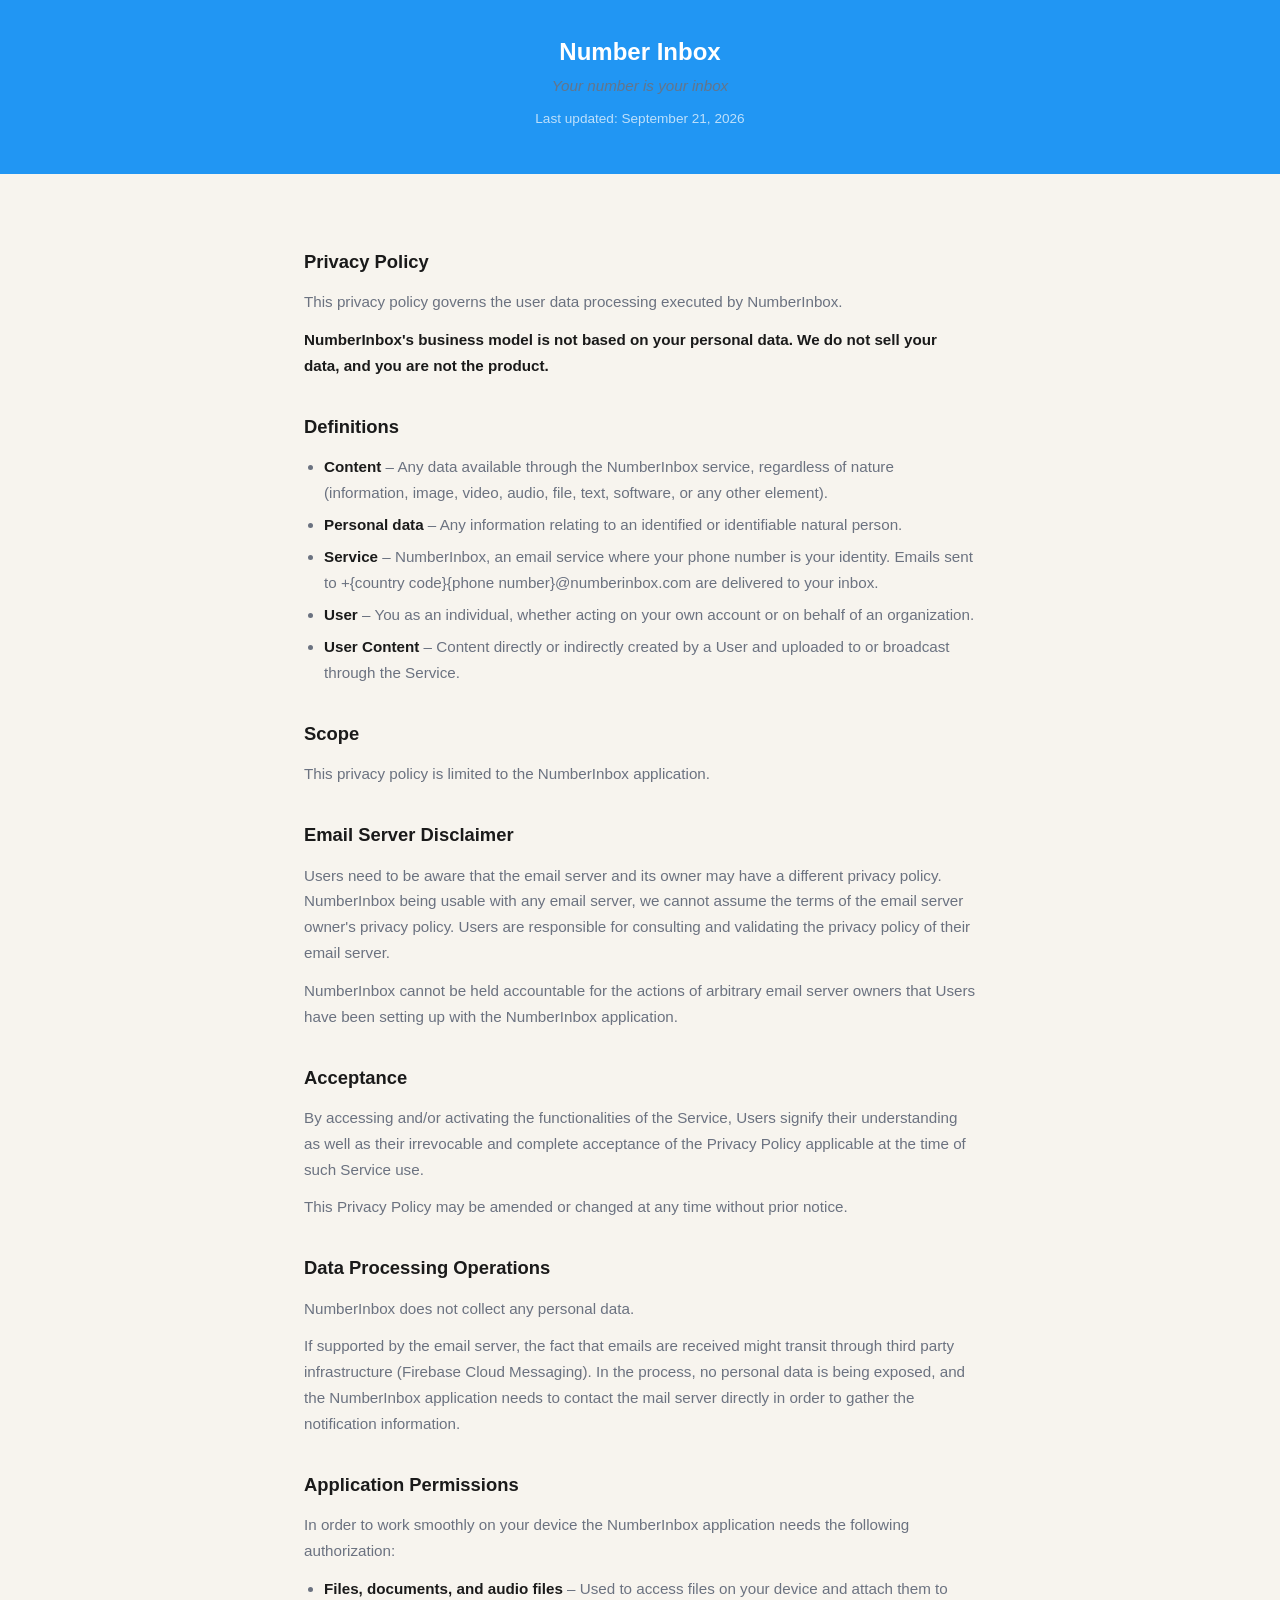
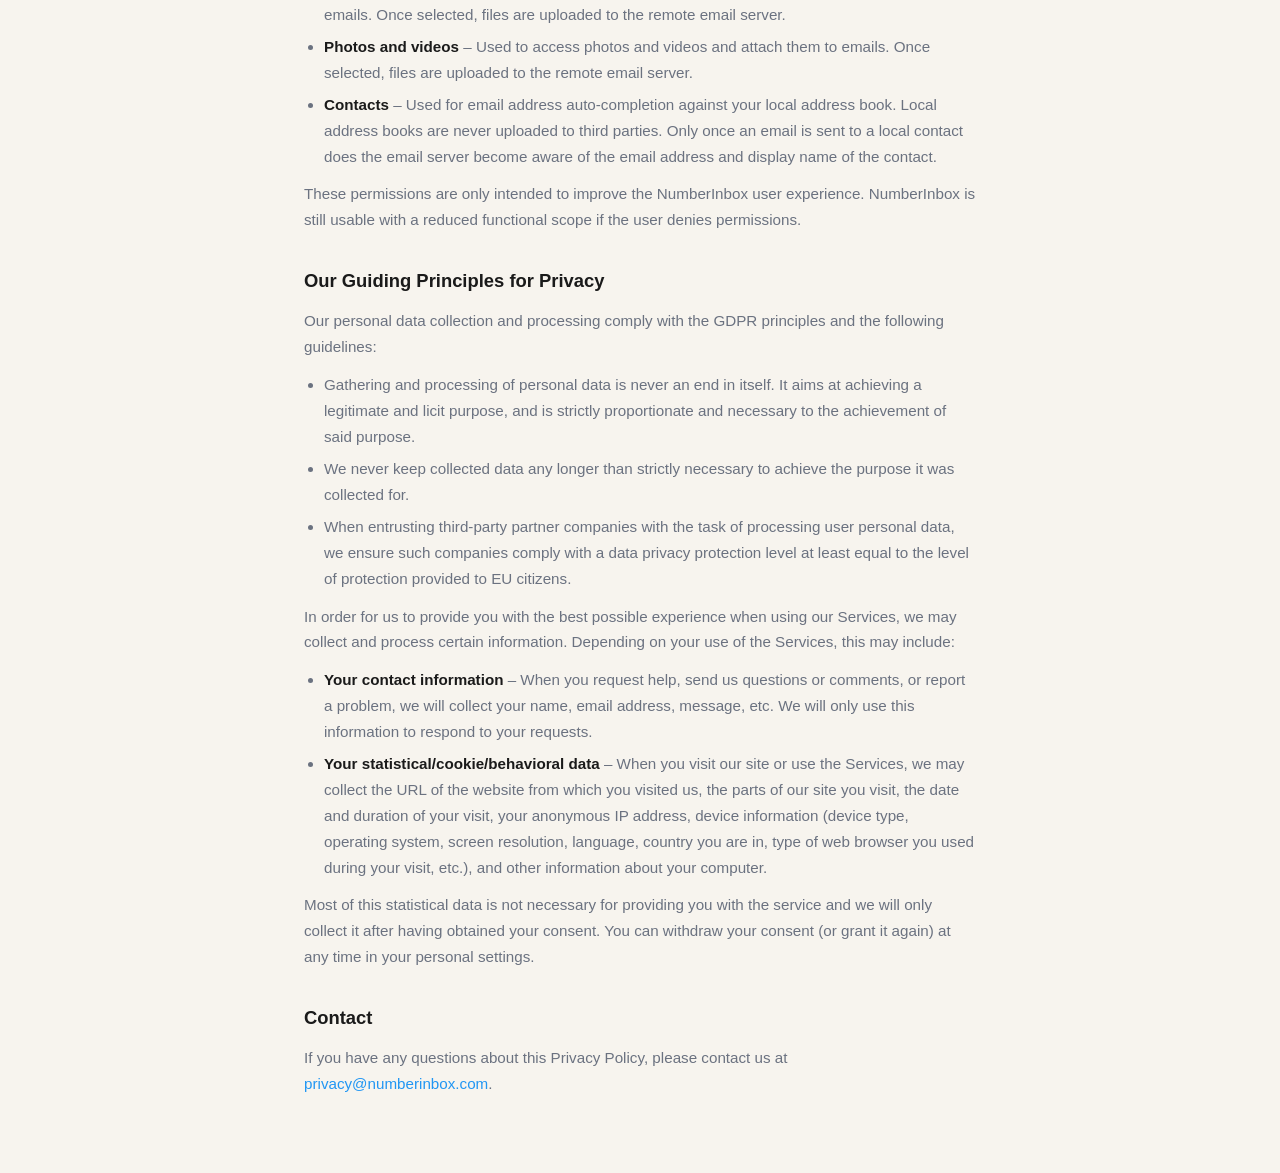
==== index.html @ 6152c720 "move index.html to root, add _redirects for /privacy path" ====
<!DOCTYPE html>
<html lang="en">
<head>
  <meta charset="UTF-8">
  <meta name="viewport" content="width=device-width, initial-scale=1.0">
  <title>Privacy Policy – Number Inbox</title>
  <style>
    :root {
      --primary: #2196F3;
      --bg: #F7F4EE;
      --text: #1A1A1A;
      --text-secondary: #6B7280;
    }
    * { margin: 0; padding: 0; box-sizing: border-box; }
    body {
      font-family: -apple-system, BlinkMacSystemFont, 'Segoe UI', Roboto, sans-serif;
      background: var(--bg);
      color: var(--text);
      line-height: 1.7;
    }
    header {
      background: var(--primary);
      color: white;
      padding: 2rem 1.5rem;
      text-align: center;
    }
    header h1 { font-size: 1.5rem; font-weight: 600; }
    main {
      max-width: 720px;
      margin: 0 auto;
      padding: 2.5rem 1.5rem 4rem;
    }
    h2 {
      font-size: 1.15rem;
      font-weight: 600;
      margin: 2rem 0 0.75rem;
      color: var(--text);
    }
    p, li {
      font-size: 0.95rem;
      color: var(--text-secondary);
      margin-bottom: 0.75rem;
    }
    ul { padding-left: 1.25rem; margin-bottom: 0.75rem; }
    li { margin-bottom: 0.4rem; }
    strong { color: var(--text); }
    .tagline { font-style: italic; opacity: 0.9; margin-bottom: 0.25rem; }
    .updated { font-size: 0.85rem; color: rgba(255,255,255,0.7); margin-top: 0.5rem; }
    a { color: var(--primary); text-decoration: none; }
    a:hover { text-decoration: underline; }
  </style>
</head>
<body>
  <header>
    <h1>Number Inbox</h1>
    <p class="tagline">Your number is your inbox</p>
    <p class="updated">Last updated: September 21, 2026</p>
  </header>
  <main>
    <h2>Privacy Policy</h2>
    <p>This privacy policy governs the user data processing executed by NumberInbox.</p>
    <p><strong>NumberInbox's business model is not based on your personal data. We do not sell your data, and you are not the product.</strong></p>

    <h2>Definitions</h2>
    <ul>
      <li><strong>Content</strong> – Any data available through the NumberInbox service, regardless of nature (information, image, video, audio, file, text, software, or any other element).</li>
      <li><strong>Personal data</strong> – Any information relating to an identified or identifiable natural person.</li>
      <li><strong>Service</strong> – NumberInbox, an email service where your phone number is your identity. Emails sent to +{country code}{phone number}@numberinbox.com are delivered to your inbox.</li>
      <li><strong>User</strong> – You as an individual, whether acting on your own account or on behalf of an organization.</li>
      <li><strong>User Content</strong> – Content directly or indirectly created by a User and uploaded to or broadcast through the Service.</li>
    </ul>

    <h2>Scope</h2>
    <p>This privacy policy is limited to the NumberInbox application.</p>

    <h2>Email Server Disclaimer</h2>
    <p>Users need to be aware that the email server and its owner may have a different privacy policy. NumberInbox being usable with any email server, we cannot assume the terms of the email server owner's privacy policy. Users are responsible for consulting and validating the privacy policy of their email server.</p>
    <p>NumberInbox cannot be held accountable for the actions of arbitrary email server owners that Users have been setting up with the NumberInbox application.</p>

    <h2>Acceptance</h2>
    <p>By accessing and/or activating the functionalities of the Service, Users signify their understanding as well as their irrevocable and complete acceptance of the Privacy Policy applicable at the time of such Service use.</p>
    <p>This Privacy Policy may be amended or changed at any time without prior notice.</p>

    <h2>Data Processing Operations</h2>
    <p>NumberInbox does not collect any personal data.</p>
    <p>If supported by the email server, the fact that emails are received might transit through third party infrastructure (Firebase Cloud Messaging). In the process, no personal data is being exposed, and the NumberInbox application needs to contact the mail server directly in order to gather the notification information.</p>

    <h2>Application Permissions</h2>
    <p>In order to work smoothly on your device the NumberInbox application needs the following authorization:</p>
    <ul>
      <li><strong>Files, documents, and audio files</strong> – Used to access files on your device and attach them to emails. Once selected, files are uploaded to the remote email server.</li>
      <li><strong>Photos and videos</strong> – Used to access photos and videos and attach them to emails. Once selected, files are uploaded to the remote email server.</li>
      <li><strong>Contacts</strong> – Used for email address auto-completion against your local address book. Local address books are never uploaded to third parties. Only once an email is sent to a local contact does the email server become aware of the email address and display name of the contact.</li>
    </ul>
    <p>These permissions are only intended to improve the NumberInbox user experience. NumberInbox is still usable with a reduced functional scope if the user denies permissions.</p>

    <h2>Our Guiding Principles for Privacy</h2>
    <p>Our personal data collection and processing comply with the GDPR principles and the following guidelines:</p>
    <ul>
      <li>Gathering and processing of personal data is never an end in itself. It aims at achieving a legitimate and licit purpose, and is strictly proportionate and necessary to the achievement of said purpose.</li>
      <li>We never keep collected data any longer than strictly necessary to achieve the purpose it was collected for.</li>
      <li>When entrusting third-party partner companies with the task of processing user personal data, we ensure such companies comply with a data privacy protection level at least equal to the level of protection provided to EU citizens.</li>
    </ul>
    <p>In order for us to provide you with the best possible experience when using our Services, we may collect and process certain information. Depending on your use of the Services, this may include:</p>
    <ul>
      <li><strong>Your contact information</strong> – When you request help, send us questions or comments, or report a problem, we will collect your name, email address, message, etc. We will only use this information to respond to your requests.</li>
      <li><strong>Your statistical/cookie/behavioral data</strong> – When you visit our site or use the Services, we may collect the URL of the website from which you visited us, the parts of our site you visit, the date and duration of your visit, your anonymous IP address, device information (device type, operating system, screen resolution, language, country you are in, type of web browser you used during your visit, etc.), and other information about your computer.</li>
    </ul>
    <p>Most of this statistical data is not necessary for providing you with the service and we will only collect it after having obtained your consent. You can withdraw your consent (or grant it again) at any time in your personal settings.</p>

    <h2>Contact</h2>
    <p>If you have any questions about this Privacy Policy, please contact us at <a href="mailto:privacy@numberinbox.com">privacy@numberinbox.com</a>.</p>
  </main>
</body>
</html>
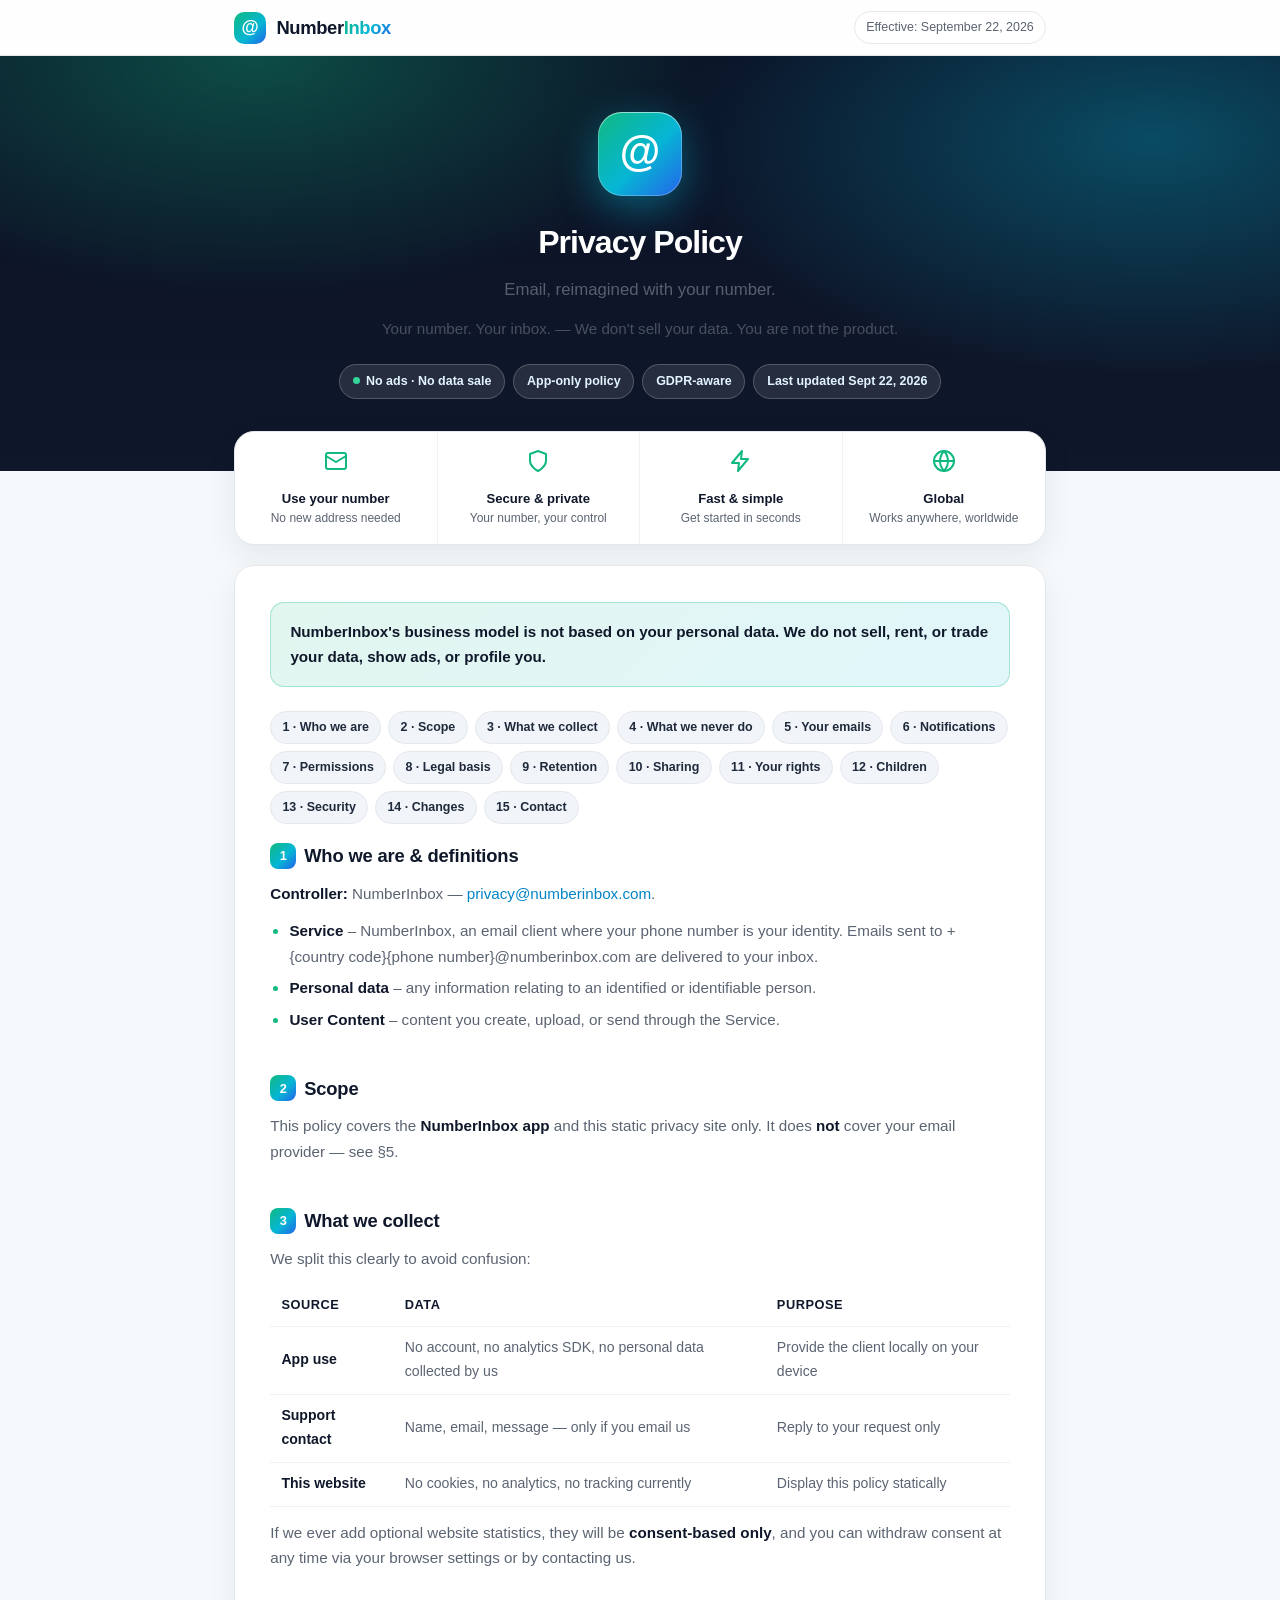
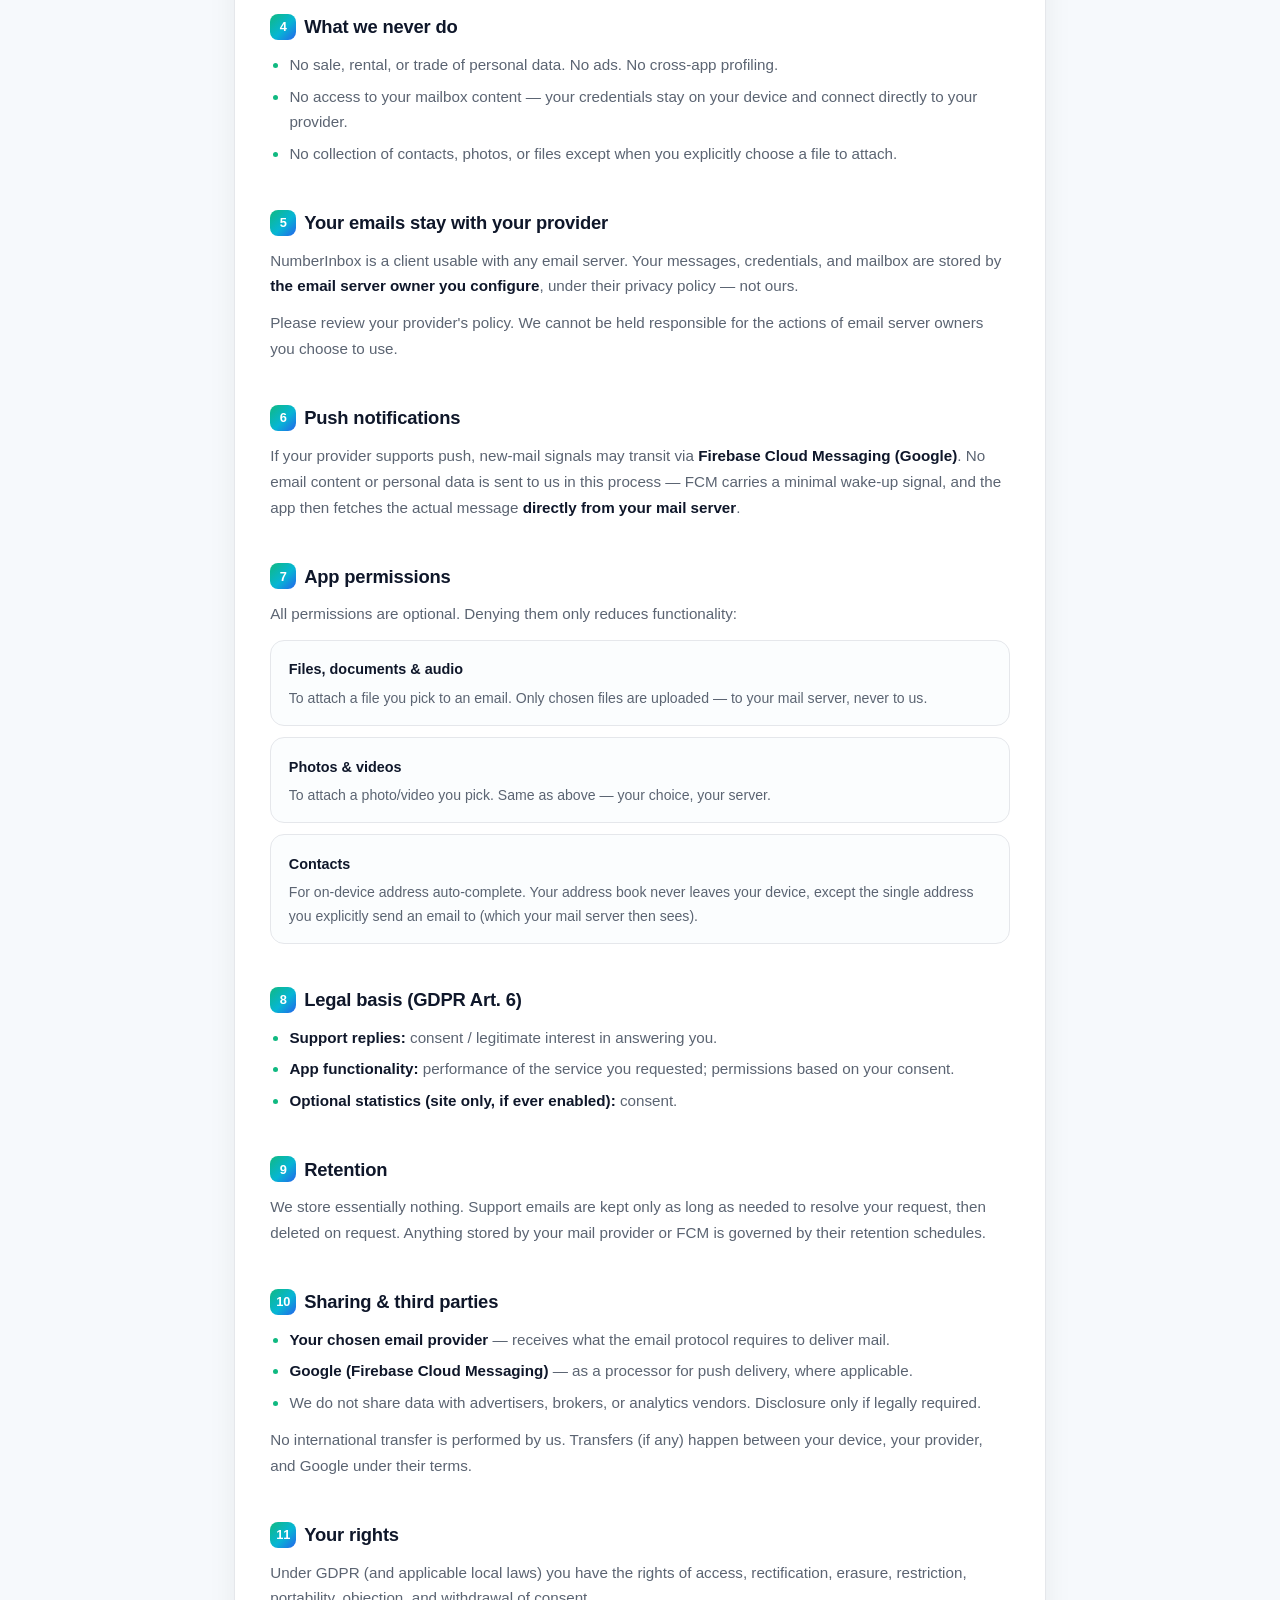
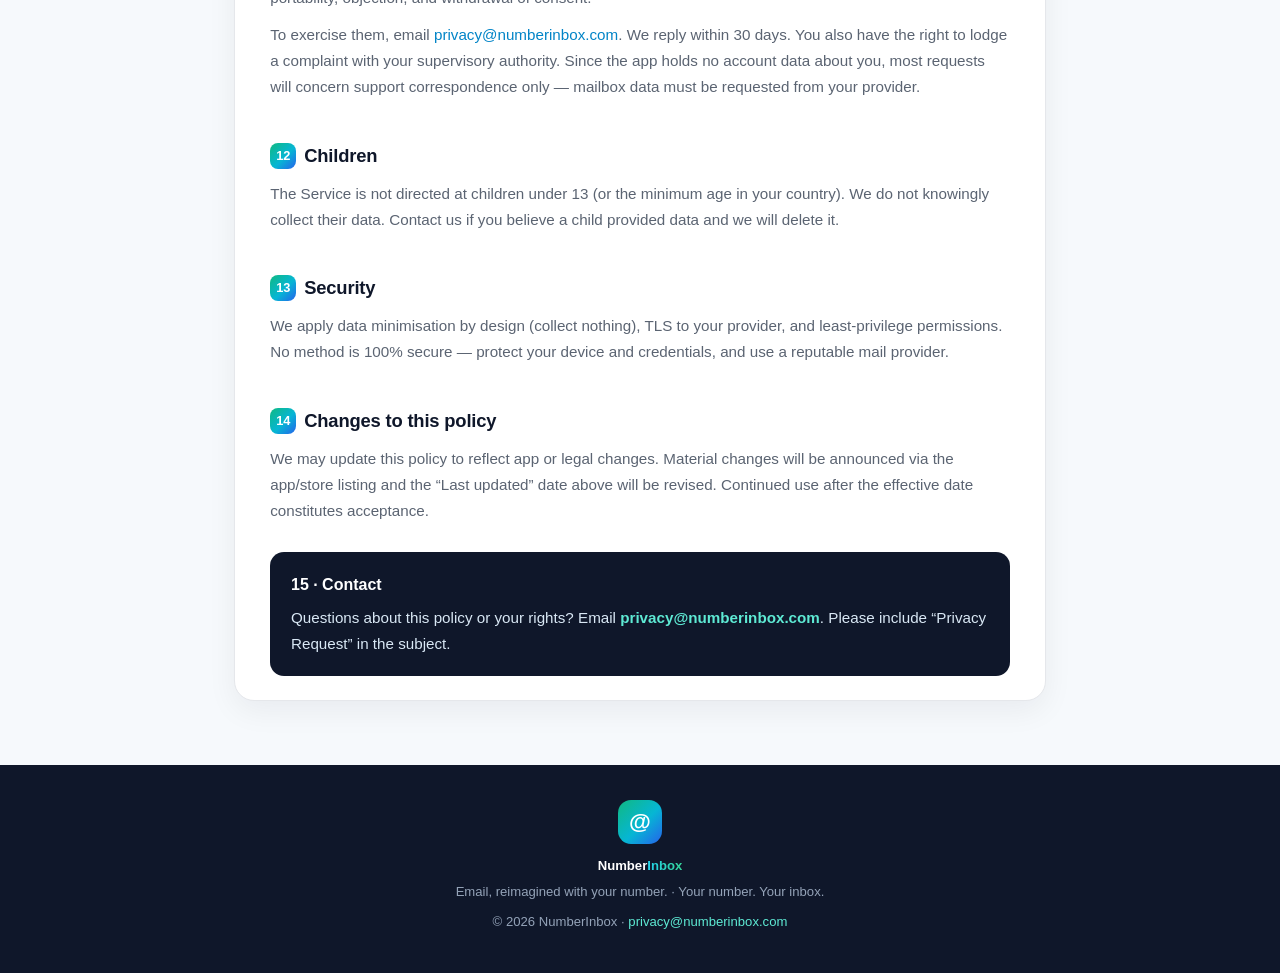
==== commit cf13bb42: "redesign privacy page with NumberInbox branding, fix GDPR gaps, sync privacy.md" ====
--- a/index.html
+++ b/index.html
@@ -3,113 +3,344 @@
 <head>
   <meta charset="UTF-8">
   <meta name="viewport" content="width=device-width, initial-scale=1.0">
-  <title>Privacy Policy – Number Inbox</title>
+  <title>Privacy Policy – NumberInbox</title>
+  <meta name="description" content="NumberInbox Privacy Policy. Email, reimagined with your number. We don't sell your data. You are not the product.">
   <style>
+    /* Brand tokens from designer sheet */
     :root {
-      --primary: #2196F3;
-      --bg: #F7F4EE;
-      --text: #1A1A1A;
-      --text-secondary: #6B7280;
+      --emerald: #10B981;
+      --cyan: #06B6D4;
+      --blue: #2563EB;
+      --navy: #0F172A;
+      --navy-2: #1E293B;
+      --cool-gray: #E5E7EB;
+      --ice: #F5F7EB;
+      --bg: #F6F9FC;
+      --text: #0F172A;
+      --muted: #5B6472;
+      --card: #FFFFFF;
+      --radius: 20px;
+      --gradient: linear-gradient(135deg, #10B981 0%, #06B6D4 55%, #2563EB 100%);
     }
     * { margin: 0; padding: 0; box-sizing: border-box; }
     body {
-      font-family: -apple-system, BlinkMacSystemFont, 'Segoe UI', Roboto, sans-serif;
+      font-family: Inter, Poppins, -apple-system, BlinkMacSystemFont, 'Segoe UI', Roboto, Helvetica, Arial, sans-serif;
       background: var(--bg);
       color: var(--text);
       line-height: 1.7;
-    }
-    header {
-      background: var(--primary);
-      color: white;
-      padding: 2rem 1.5rem;
-      text-align: center;
-    }
-    header h1 { font-size: 1.5rem; font-weight: 600; }
-    main {
-      max-width: 720px;
-      margin: 0 auto;
-      padding: 2.5rem 1.5rem 4rem;
-    }
-    h2 {
-      font-size: 1.15rem;
-      font-weight: 600;
-      margin: 2rem 0 0.75rem;
-      color: var(--text);
-    }
-    p, li {
-      font-size: 0.95rem;
-      color: var(--text-secondary);
-      margin-bottom: 0.75rem;
-    }
-    ul { padding-left: 1.25rem; margin-bottom: 0.75rem; }
-    li { margin-bottom: 0.4rem; }
-    strong { color: var(--text); }
-    .tagline { font-style: italic; opacity: 0.9; margin-bottom: 0.25rem; }
-    .updated { font-size: 0.85rem; color: rgba(255,255,255,0.7); margin-top: 0.5rem; }
-    a { color: var(--primary); text-decoration: none; }
+      -webkit-font-smoothing: antialiased;
+    }
+    a { color: #0284C7; text-decoration: none; }
     a:hover { text-decoration: underline; }
+
+    /* Nav */
+    .nav {
+      position: sticky; top: 0; z-index: 10;
+      backdrop-filter: blur(12px);
+      background: rgba(255,255,255,0.85);
+      border-bottom: 1px solid var(--cool-gray);
+    }
+    .nav-inner {
+      max-width: 860px; margin: 0 auto; padding: 0.7rem 1.5rem;
+      display: flex; align-items: center; justify-content: space-between;
+    }
+    .brand { display: flex; align-items: center; gap: 0.65rem; }
+    .wordmark { font-weight: 800; font-size: 1.15rem; letter-spacing: -0.02em; }
+    .wordmark .n { color: var(--navy); }
+    .wordmark .i {
+      background: var(--gradient);
+      -webkit-background-clip: text; background-clip: text; color: transparent;
+    }
+    .nav-date {
+      font-size: 0.78rem; color: var(--muted);
+      border: 1px solid var(--cool-gray); background: #fff;
+      padding: 0.3rem 0.7rem; border-radius: 999px;
+    }
+
+    /* Hero – mirrors Splash Screen: deep navy + emerald/cyan glow */
+    .hero {
+      background: radial-gradient(800px 400px at 20% 0%, rgba(16,185,129,0.35), transparent 60%),
+                  radial-gradient(800px 400px at 90% 20%, rgba(6,182,212,0.35), transparent 60%),
+                  linear-gradient(180deg, #0B1226 0%, var(--navy) 100%);
+      color: #fff; text-align: center;
+      padding: 3.5rem 1.5rem 4.5rem;
+      position: relative; overflow: hidden;
+    }
+    .app-mark {
+      width: 84px; height: 84px; margin: 0 auto 1.2rem;
+      border-radius: 24px; background: var(--gradient);
+      display: flex; align-items: center; justify-content: center;
+      font-size: 2.6rem; font-weight: 800; color: #fff;
+      box-shadow: 0 12px 40px rgba(6,182,212,0.45), inset 0 1px 0 rgba(255,255,255,0.4);
+      position: relative;
+    }
+    .app-mark::after {
+      content: ""; position: absolute; inset: 0; border-radius: 24px;
+      box-shadow: inset 0 0 0 1px rgba(255,255,255,0.25);
+    }
+    .app-mark span { transform: translateY(-2px); }
+    .hero h1 { font-size: 2rem; letter-spacing: -0.03em; margin-bottom: 0.4rem; }
+    .hero .tagline { font-size: 1.05rem; opacity: 0.95; font-weight: 500; }
+    .hero .sub { font-size: 0.95rem; opacity: 0.75; margin-top: 0.4rem; }
+    .badges { display: flex; flex-wrap: wrap; gap: 0.5rem; justify-content: center; margin-top: 1.4rem; }
+    .badge {
+      font-size: 0.78rem; font-weight: 600;
+      padding: 0.35rem 0.8rem; border-radius: 999px;
+      background: rgba(255,255,255,0.1);
+      border: 1px solid rgba(255,255,255,0.2);
+      color: #E2F4FF;
+    }
+    .badge.dot::before {
+      content: ""; display: inline-block; width: 7px; height: 7px; border-radius: 50%;
+      background: #34D399; margin-right: 0.4rem; vertical-align: 1px;
+    }
+
+    /* Layout */
+    main { max-width: 860px; margin: -2.5rem auto 0; padding: 0 1.5rem 4rem; position: relative; }
+
+    .trust {
+      background: var(--card); border-radius: var(--radius);
+      border: 1px solid var(--cool-gray);
+      box-shadow: 0 10px 30px rgba(15,23,42,0.08);
+      display: grid; grid-template-columns: repeat(4, 1fr);
+      overflow: hidden; margin-bottom: 1.25rem;
+    }
+    .trust div { padding: 1.1rem 0.8rem; text-align: center; border-right: 1px solid #EEF2F7; }
+    .trust div:last-child { border-right: 0; }
+    .trust svg { width: 24px; height: 24px; stroke: var(--emerald); margin-bottom: 0.4rem; }
+    .trust strong { display: block; font-size: 0.82rem; }
+    .trust span { font-size: 0.75rem; color: var(--muted); line-height: 1.4; display: block; }
+
+    .card {
+      background: var(--card); border: 1px solid var(--cool-gray);
+      border-radius: var(--radius); padding: 2.2rem 2.2rem 1.5rem;
+      box-shadow: 0 10px 30px rgba(15,23,42,0.06);
+    }
+    .promise {
+      background: linear-gradient(135deg, rgba(16,185,129,0.12), rgba(6,182,212,0.12));
+      border: 1px solid rgba(16,185,129,0.3);
+      border-radius: 14px; padding: 1rem 1.2rem; margin-bottom: 1.5rem;
+      font-weight: 600; font-size: 0.95rem;
+    }
+    h2 { font-size: 1.15rem; letter-spacing: -0.01em; margin: 2rem 0 0.6rem; padding-top: 0.5rem; }
+    h2:first-of-type { margin-top: 0; }
+    h2 .num {
+      display: inline-flex; width: 26px; height: 26px; border-radius: 8px;
+      background: var(--gradient); color: #fff; font-size: 0.8rem;
+      align-items: center; justify-content: center; margin-right: 0.5rem; vertical-align: 2px;
+    }
+    p, li { font-size: 0.95rem; color: var(--muted); margin-bottom: 0.7rem; }
+    p strong, li strong { color: var(--text); }
+    ul { padding-left: 1.2rem; margin-bottom: 0.7rem; }
+    li { margin-bottom: 0.35rem; }
+    li::marker { color: var(--emerald); }
+
+    .toc {
+      display: flex; flex-wrap: wrap; gap: 0.45rem; margin: 1rem 0 0.5rem;
+    }
+    .toc a {
+      font-size: 0.78rem; font-weight: 600; color: var(--navy-2);
+      background: #F1F5F9; border: 1px solid var(--cool-gray);
+      padding: 0.3rem 0.7rem; border-radius: 999px;
+    }
+    .toc a:hover { background: #E0F2FE; border-color: var(--cyan); text-decoration: none; }
+
+    .perm-grid { display: grid; grid-template-columns: 1fr; gap: 0.7rem; margin: 0.8rem 0; }
+    .perm {
+      border: 1px solid var(--cool-gray); border-radius: 14px; padding: 0.9rem 1.1rem;
+      background: #FBFDFE;
+    }
+    .perm strong { font-size: 0.9rem; }
+    .perm p { margin: 0.25rem 0 0; font-size: 0.88rem; }
+
+    table { width: 100%; border-collapse: collapse; font-size: 0.88rem; margin: 0.8rem 0; }
+    th, td { text-align: left; padding: 0.6rem 0.7rem; border-bottom: 1px solid #EEF2F7; color: var(--muted); }
+    th { color: var(--text); font-size: 0.8rem; text-transform: uppercase; letter-spacing: 0.04em; }
+    td strong { color: var(--text); }
+
+    .contact-box {
+      margin-top: 1.8rem; border-radius: 14px; padding: 1.2rem 1.3rem;
+      background: var(--navy); color: #D9E8F5;
+    }
+    .contact-box strong { color: #fff; }
+    .contact-box a { color: #5EEAD4; font-weight: 600; }
+
+    footer {
+      background: var(--navy); color: #94A3B8;
+      text-align: center; padding: 2.2rem 1.5rem 2.5rem; font-size: 0.82rem;
+    }
+    footer .fmark {
+      width: 44px; height: 44px; border-radius: 13px; background: var(--gradient);
+      display: inline-flex; align-items: center; justify-content: center;
+      color: #fff; font-weight: 800; font-size: 1.4rem; margin-bottom: 0.7rem;
+    }
+    footer .fw { color: #fff; font-weight: 800; margin-bottom: 0.2rem; }
+    footer .fw span:last-child {
+      background: linear-gradient(90deg, #22D3EE, #34D399);
+      -webkit-background-clip: text; background-clip: text; color: transparent;
+    }
+
+    @media (max-width: 640px) {
+      .trust { grid-template-columns: 1fr 1fr; }
+      .trust div:nth-child(2) { border-right: 0; }
+      .trust div:nth-child(1), .trust div:nth-child(2) { border-bottom: 1px solid #EEF2F7; }
+      .card { padding: 1.5rem 1.25rem; }
+      .hero h1 { font-size: 1.6rem; }
+      table { font-size: 0.82rem; }
+    }
   </style>
 </head>
 <body>
-  <header>
-    <h1>Number Inbox</h1>
-    <p class="tagline">Your number is your inbox</p>
-    <p class="updated">Last updated: September 21, 2026</p>
+  <nav class="nav">
+    <div class="nav-inner">
+      <div class="brand">
+        <div style="width:32px;height:32px;border-radius:10px;background:linear-gradient(135deg,#10B981,#06B6D4 60%,#2563EB);display:flex;align-items:center;justify-content:center;color:#fff;font-weight:800;font-size:1.1rem;">@</div>
+        <div class="wordmark"><span class="n">Number</span><span class="i">Inbox</span></div>
+      </div>
+      <div class="nav-date">Effective: September 22, 2026</div>
+    </div>
+  </nav>
+
+  <header class="hero">
+    <div class="app-mark"><span>@</span></div>
+    <h1>Privacy Policy</h1>
+    <p class="tagline">Email, reimagined with your number.</p>
+    <p class="sub">Your number. Your inbox. — We don't sell your data. You are not the product.</p>
+    <div class="badges">
+      <span class="badge dot">No ads · No data sale</span>
+      <span class="badge">App-only policy</span>
+      <span class="badge">GDPR-aware</span>
+      <span class="badge">Last updated Sept 22, 2026</span>
+    </div>
   </header>
+
   <main>
-    <h2>Privacy Policy</h2>
-    <p>This privacy policy governs the user data processing executed by NumberInbox.</p>
-    <p><strong>NumberInbox's business model is not based on your personal data. We do not sell your data, and you are not the product.</strong></p>
-
-    <h2>Definitions</h2>
-    <ul>
-      <li><strong>Content</strong> – Any data available through the NumberInbox service, regardless of nature (information, image, video, audio, file, text, software, or any other element).</li>
-      <li><strong>Personal data</strong> – Any information relating to an identified or identifiable natural person.</li>
-      <li><strong>Service</strong> – NumberInbox, an email service where your phone number is your identity. Emails sent to +{country code}{phone number}@numberinbox.com are delivered to your inbox.</li>
-      <li><strong>User</strong> – You as an individual, whether acting on your own account or on behalf of an organization.</li>
-      <li><strong>User Content</strong> – Content directly or indirectly created by a User and uploaded to or broadcast through the Service.</li>
-    </ul>
-
-    <h2>Scope</h2>
-    <p>This privacy policy is limited to the NumberInbox application.</p>
-
-    <h2>Email Server Disclaimer</h2>
-    <p>Users need to be aware that the email server and its owner may have a different privacy policy. NumberInbox being usable with any email server, we cannot assume the terms of the email server owner's privacy policy. Users are responsible for consulting and validating the privacy policy of their email server.</p>
-    <p>NumberInbox cannot be held accountable for the actions of arbitrary email server owners that Users have been setting up with the NumberInbox application.</p>
-
-    <h2>Acceptance</h2>
-    <p>By accessing and/or activating the functionalities of the Service, Users signify their understanding as well as their irrevocable and complete acceptance of the Privacy Policy applicable at the time of such Service use.</p>
-    <p>This Privacy Policy may be amended or changed at any time without prior notice.</p>
-
-    <h2>Data Processing Operations</h2>
-    <p>NumberInbox does not collect any personal data.</p>
-    <p>If supported by the email server, the fact that emails are received might transit through third party infrastructure (Firebase Cloud Messaging). In the process, no personal data is being exposed, and the NumberInbox application needs to contact the mail server directly in order to gather the notification information.</p>
-
-    <h2>Application Permissions</h2>
-    <p>In order to work smoothly on your device the NumberInbox application needs the following authorization:</p>
-    <ul>
-      <li><strong>Files, documents, and audio files</strong> – Used to access files on your device and attach them to emails. Once selected, files are uploaded to the remote email server.</li>
-      <li><strong>Photos and videos</strong> – Used to access photos and videos and attach them to emails. Once selected, files are uploaded to the remote email server.</li>
-      <li><strong>Contacts</strong> – Used for email address auto-completion against your local address book. Local address books are never uploaded to third parties. Only once an email is sent to a local contact does the email server become aware of the email address and display name of the contact.</li>
-    </ul>
-    <p>These permissions are only intended to improve the NumberInbox user experience. NumberInbox is still usable with a reduced functional scope if the user denies permissions.</p>
-
-    <h2>Our Guiding Principles for Privacy</h2>
-    <p>Our personal data collection and processing comply with the GDPR principles and the following guidelines:</p>
-    <ul>
-      <li>Gathering and processing of personal data is never an end in itself. It aims at achieving a legitimate and licit purpose, and is strictly proportionate and necessary to the achievement of said purpose.</li>
-      <li>We never keep collected data any longer than strictly necessary to achieve the purpose it was collected for.</li>
-      <li>When entrusting third-party partner companies with the task of processing user personal data, we ensure such companies comply with a data privacy protection level at least equal to the level of protection provided to EU citizens.</li>
-    </ul>
-    <p>In order for us to provide you with the best possible experience when using our Services, we may collect and process certain information. Depending on your use of the Services, this may include:</p>
-    <ul>
-      <li><strong>Your contact information</strong> – When you request help, send us questions or comments, or report a problem, we will collect your name, email address, message, etc. We will only use this information to respond to your requests.</li>
-      <li><strong>Your statistical/cookie/behavioral data</strong> – When you visit our site or use the Services, we may collect the URL of the website from which you visited us, the parts of our site you visit, the date and duration of your visit, your anonymous IP address, device information (device type, operating system, screen resolution, language, country you are in, type of web browser you used during your visit, etc.), and other information about your computer.</li>
-    </ul>
-    <p>Most of this statistical data is not necessary for providing you with the service and we will only collect it after having obtained your consent. You can withdraw your consent (or grant it again) at any time in your personal settings.</p>
-
-    <h2>Contact</h2>
-    <p>If you have any questions about this Privacy Policy, please contact us at <a href="mailto:privacy@numberinbox.com">privacy@numberinbox.com</a>.</p>
+    <div class="trust">
+      <div>
+        <svg fill="none" stroke-width="2" viewBox="0 0 24 24" stroke-linecap="round" stroke-linejoin="round"><rect x="2" y="4" width="20" height="16" rx="2"/><path d="m22 7-10 6L2 7"/></svg>
+        <strong>Use your number</strong><span>No new address needed</span>
+      </div>
+      <div>
+        <svg fill="none" stroke-width="2" viewBox="0 0 24 24" stroke-linecap="round" stroke-linejoin="round"><path d="M12 22s8-4 8-10V5l-8-3-8 3v7c0 6 8 10 8 10z"/></svg>
+        <strong>Secure &amp; private</strong><span>Your number, your control</span>
+      </div>
+      <div>
+        <svg fill="none" stroke-width="2" viewBox="0 0 24 24" stroke-linecap="round" stroke-linejoin="round"><path d="M13 2 3 14h7l-1 8 10-12h-7l1-8z"/></svg>
+        <strong>Fast &amp; simple</strong><span>Get started in seconds</span>
+      </div>
+      <div>
+        <svg fill="none" stroke-width="2" viewBox="0 0 24 24" stroke-linecap="round" stroke-linejoin="round"><circle cx="12" cy="12" r="10"/><path d="M2 12h20M12 2a15.3 15.3 0 0 1 4 10 15.3 15.3 0 0 1-4 10 15.3 15.3 0 0 1-4-10 15.3 15.3 0 0 1 4-10z"/></svg>
+        <strong>Global</strong><span>Works anywhere, worldwide</span>
+      </div>
+    </div>
+
+    <div class="card">
+      <div class="promise">NumberInbox's business model is not based on your personal data. We do not sell, rent, or trade your data, show ads, or profile you.</div>
+
+      <div class="toc">
+        <a href="#who">1 · Who we are</a>
+        <a href="#scope">2 · Scope</a>
+        <a href="#collect">3 · What we collect</a>
+        <a href="#never">4 · What we never do</a>
+        <a href="#emails">5 · Your emails</a>
+        <a href="#push">6 · Notifications</a>
+        <a href="#permissions">7 · Permissions</a>
+        <a href="#basis">8 · Legal basis</a>
+        <a href="#retention">9 · Retention</a>
+        <a href="#sharing">10 · Sharing</a>
+        <a href="#rights">11 · Your rights</a>
+        <a href="#children">12 · Children</a>
+        <a href="#security">13 · Security</a>
+        <a href="#changes">14 · Changes</a>
+        <a href="#contact">15 · Contact</a>
+      </div>
+
+      <h2 id="who"><span class="num">1</span>Who we are &amp; definitions</h2>
+      <p><strong>Controller:</strong> NumberInbox — <a href="mailto:privacy@numberinbox.com">privacy@numberinbox.com</a>.</p>
+      <ul>
+        <li><strong>Service</strong> – NumberInbox, an email client where your phone number is your identity. Emails sent to +{country code}{phone number}@numberinbox.com are delivered to your inbox.</li>
+        <li><strong>Personal data</strong> – any information relating to an identified or identifiable person.</li>
+        <li><strong>User Content</strong> – content you create, upload, or send through the Service.</li>
+      </ul>
+
+      <h2 id="scope"><span class="num">2</span>Scope</h2>
+      <p>This policy covers the <strong>NumberInbox app</strong> and this static privacy site only. It does <strong>not</strong> cover your email provider — see §5.</p>
+
+      <h2 id="collect"><span class="num">3</span>What we collect</h2>
+      <p>We split this clearly to avoid confusion:</p>
+      <table>
+        <tr><th>Source</th><th>Data</th><th>Purpose</th></tr>
+        <tr><td><strong>App use</strong></td><td>No account, no analytics SDK, no personal data collected by us</td><td>Provide the client locally on your device</td></tr>
+        <tr><td><strong>Support contact</strong></td><td>Name, email, message — only if you email us</td><td>Reply to your request only</td></tr>
+        <tr><td><strong>This website</strong></td><td>No cookies, no analytics, no tracking currently</td><td>Display this policy statically</td></tr>
+      </table>
+      <p>If we ever add optional website statistics, they will be <strong>consent-based only</strong>, and you can withdraw consent at any time via your browser settings or by contacting us.</p>
+
+      <h2 id="never"><span class="num">4</span>What we never do</h2>
+      <ul>
+        <li>No sale, rental, or trade of personal data. No ads. No cross-app profiling.</li>
+        <li>No access to your mailbox content — your credentials stay on your device and connect directly to your provider.</li>
+        <li>No collection of contacts, photos, or files except when you explicitly choose a file to attach.</li>
+      </ul>
+
+      <h2 id="emails"><span class="num">5</span>Your emails stay with your provider</h2>
+      <p>NumberInbox is a client usable with any email server. Your messages, credentials, and mailbox are stored by <strong>the email server owner you configure</strong>, under their privacy policy — not ours.</p>
+      <p>Please review your provider's policy. We cannot be held responsible for the actions of email server owners you choose to use.</p>
+
+      <h2 id="push"><span class="num">6</span>Push notifications</h2>
+      <p>If your provider supports push, new-mail signals may transit via <strong>Firebase Cloud Messaging (Google)</strong>. No email content or personal data is sent to us in this process — FCM carries a minimal wake-up signal, and the app then fetches the actual message <strong>directly from your mail server</strong>.</p>
+
+      <h2 id="permissions"><span class="num">7</span>App permissions</h2>
+      <p>All permissions are optional. Denying them only reduces functionality:</p>
+      <div class="perm-grid">
+        <div class="perm"><strong>Files, documents &amp; audio</strong><p>To attach a file you pick to an email. Only chosen files are uploaded — to your mail server, never to us.</p></div>
+        <div class="perm"><strong>Photos &amp; videos</strong><p>To attach a photo/video you pick. Same as above — your choice, your server.</p></div>
+        <div class="perm"><strong>Contacts</strong><p>For on-device address auto-complete. Your address book never leaves your device, except the single address you explicitly send an email to (which your mail server then sees).</p></div>
+      </div>
+
+      <h2 id="basis"><span class="num">8</span>Legal basis (GDPR Art. 6)</h2>
+      <ul>
+        <li><strong>Support replies:</strong> consent / legitimate interest in answering you.</li>
+        <li><strong>App functionality:</strong> performance of the service you requested; permissions based on your consent.</li>
+        <li><strong>Optional statistics (site only, if ever enabled):</strong> consent.</li>
+      </ul>
+
+      <h2 id="retention"><span class="num">9</span>Retention</h2>
+      <p>We store essentially nothing. Support emails are kept only as long as needed to resolve your request, then deleted on request. Anything stored by your mail provider or FCM is governed by their retention schedules.</p>
+
+      <h2 id="sharing"><span class="num">10</span>Sharing &amp; third parties</h2>
+      <ul>
+        <li><strong>Your chosen email provider</strong> — receives what the email protocol requires to deliver mail.</li>
+        <li><strong>Google (Firebase Cloud Messaging)</strong> — as a processor for push delivery, where applicable.</li>
+        <li>We do not share data with advertisers, brokers, or analytics vendors. Disclosure only if legally required.</li>
+      </ul>
+      <p>No international transfer is performed by us. Transfers (if any) happen between your device, your provider, and Google under their terms.</p>
+
+      <h2 id="rights"><span class="num">11</span>Your rights</h2>
+      <p>Under GDPR (and applicable local laws) you have the rights of access, rectification, erasure, restriction, portability, objection, and withdrawal of consent.</p>
+      <p>To exercise them, email <a href="mailto:privacy@numberinbox.com">privacy@numberinbox.com</a>. We reply within 30 days. You also have the right to lodge a complaint with your supervisory authority. Since the app holds no account data about you, most requests will concern support correspondence only — mailbox data must be requested from your provider.</p>
+
+      <h2 id="children"><span class="num">12</span>Children</h2>
+      <p>The Service is not directed at children under 13 (or the minimum age in your country). We do not knowingly collect their data. Contact us if you believe a child provided data and we will delete it.</p>
+
+      <h2 id="security"><span class="num">13</span>Security</h2>
+      <p>We apply data minimisation by design (collect nothing), TLS to your provider, and least-privilege permissions. No method is 100% secure — protect your device and credentials, and use a reputable mail provider.</p>
+
+      <h2 id="changes"><span class="num">14</span>Changes to this policy</h2>
+      <p>We may update this policy to reflect app or legal changes. Material changes will be announced via the app/store listing and the “Last updated” date above will be revised. Continued use after the effective date constitutes acceptance.</p>
+
+      <div class="contact-box" id="contact">
+        <strong>15 · Contact</strong>
+        <p style="margin:0.4rem 0 0; color:#D9E8F5;">Questions about this policy or your rights? Email <a href="mailto:privacy@numberinbox.com">privacy@numberinbox.com</a>. Please include “Privacy Request” in the subject.</p>
+      </div>
+    </div>
   </main>
+
+  <footer>
+    <div class="fmark">@</div>
+    <div class="fw"><span>Number</span><span>Inbox</span></div>
+    <div>Email, reimagined with your number. · Your number. Your inbox.</div>
+    <div style="margin-top:0.5rem;">© 2026 NumberInbox · <a href="mailto:privacy@numberinbox.com" style="color:#5EEAD4;">privacy@numberinbox.com</a></div>
+  </footer>
 </body>
 </html>
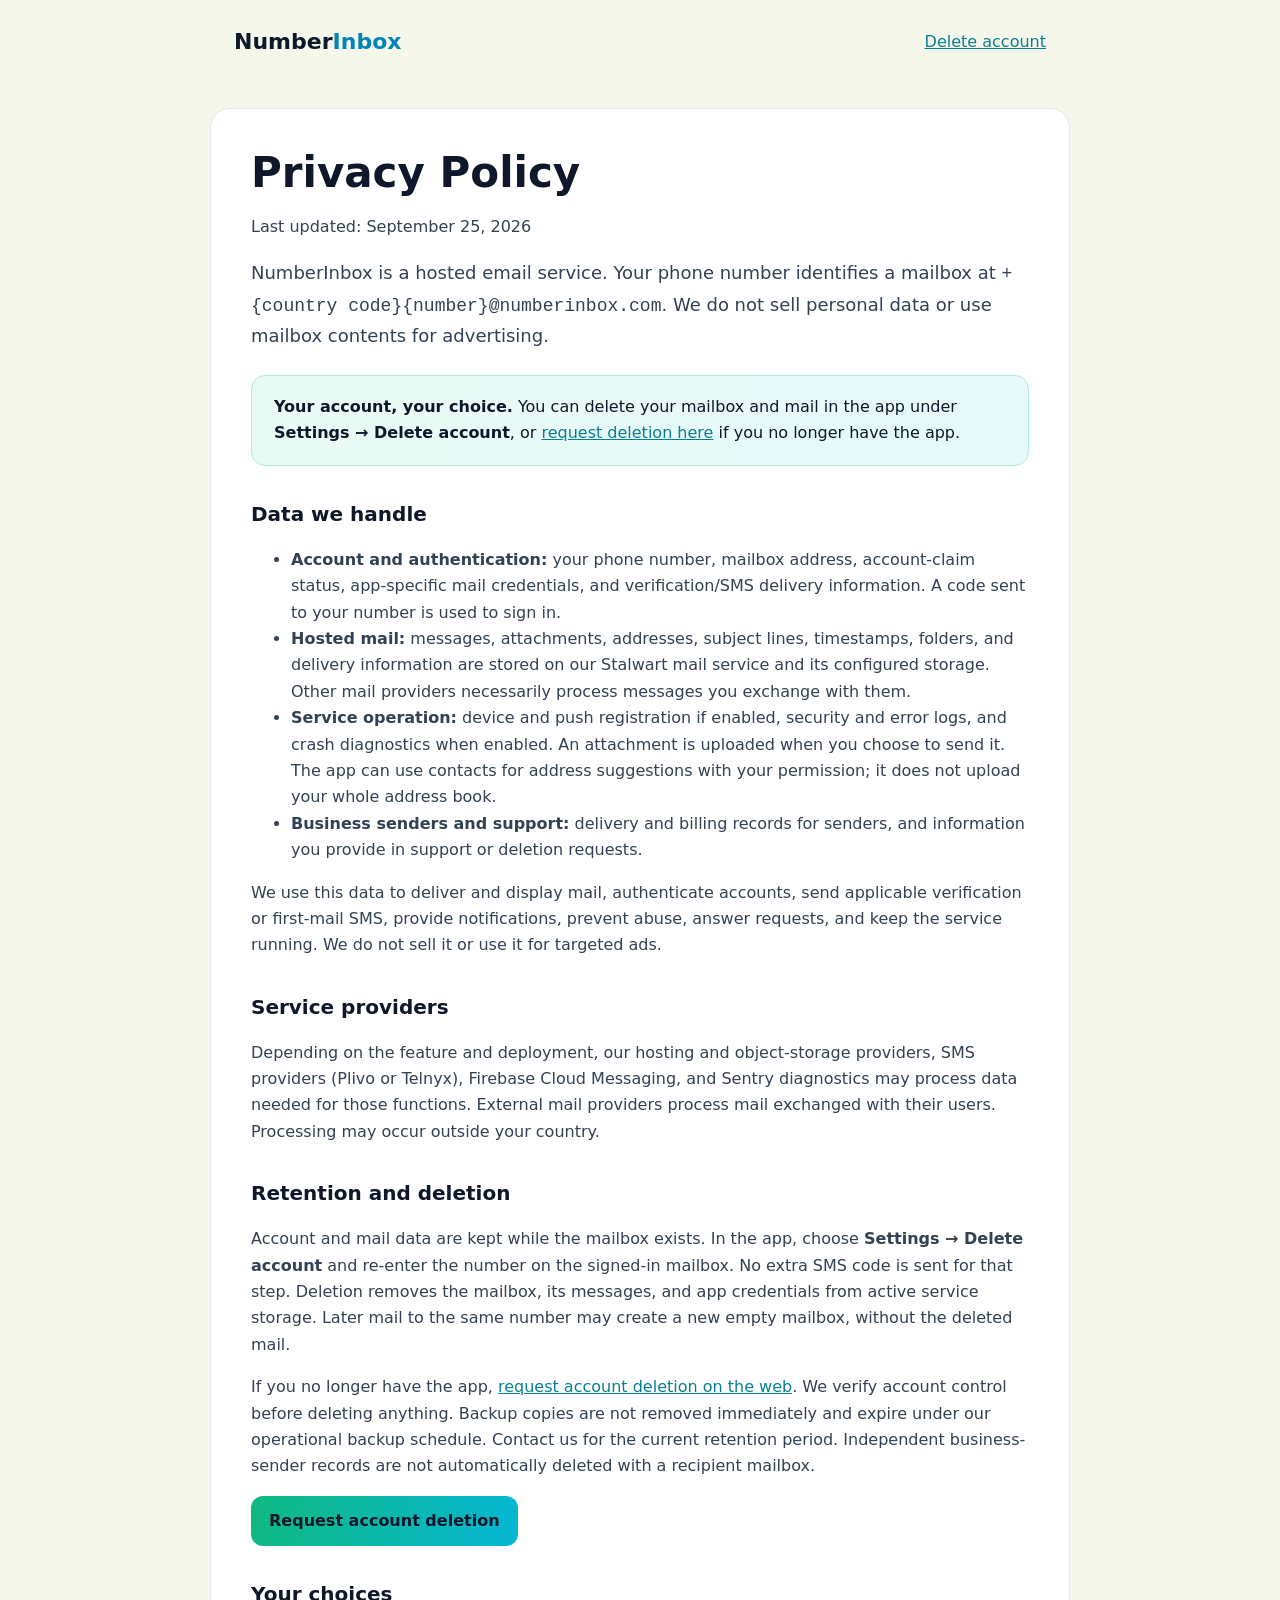
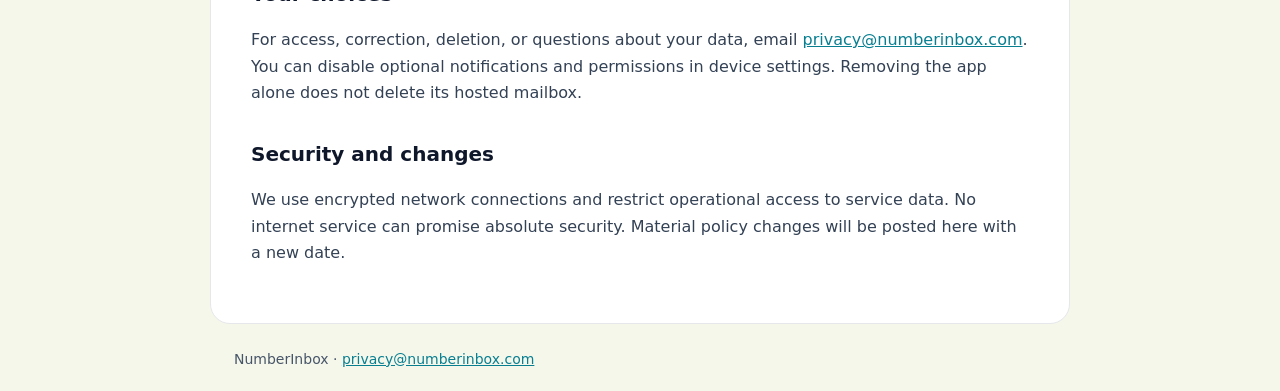
==== commit fffe62d2: "feat: document hosted mail and account deletion requests" ====
--- a/index.html
+++ b/index.html
@@ -1,346 +1,56 @@
-<!DOCTYPE html>
+<!doctype html>
 <html lang="en">
 <head>
-  <meta charset="UTF-8">
-  <meta name="viewport" content="width=device-width, initial-scale=1.0">
-  <title>Privacy Policy – NumberInbox</title>
-  <meta name="description" content="NumberInbox Privacy Policy. Email, reimagined with your number. We don't sell your data. You are not the product.">
+  <meta charset="utf-8">
+  <meta name="viewport" content="width=device-width, initial-scale=1">
+  <title>Privacy Policy · NumberInbox</title>
+  <meta name="description" content="How NumberInbox handles phone numbers, hosted mail, notifications, and account deletion.">
   <style>
-    /* Brand tokens from designer sheet */
-    :root {
-      --emerald: #10B981;
-      --cyan: #06B6D4;
-      --blue: #2563EB;
-      --navy: #0F172A;
-      --navy-2: #1E293B;
-      --cool-gray: #E5E7EB;
-      --ice: #F5F7EB;
-      --bg: #F6F9FC;
-      --text: #0F172A;
-      --muted: #5B6472;
-      --card: #FFFFFF;
-      --radius: 20px;
-      --gradient: linear-gradient(135deg, #10B981 0%, #06B6D4 55%, #2563EB 100%);
-    }
-    * { margin: 0; padding: 0; box-sizing: border-box; }
-    body {
-      font-family: Inter, Poppins, -apple-system, BlinkMacSystemFont, 'Segoe UI', Roboto, Helvetica, Arial, sans-serif;
-      background: var(--bg);
-      color: var(--text);
-      line-height: 1.7;
-      -webkit-font-smoothing: antialiased;
-    }
-    a { color: #0284C7; text-decoration: none; }
-    a:hover { text-decoration: underline; }
-
-    /* Nav */
-    .nav {
-      position: sticky; top: 0; z-index: 10;
-      backdrop-filter: blur(12px);
-      background: rgba(255,255,255,0.85);
-      border-bottom: 1px solid var(--cool-gray);
-    }
-    .nav-inner {
-      max-width: 860px; margin: 0 auto; padding: 0.7rem 1.5rem;
-      display: flex; align-items: center; justify-content: space-between;
-    }
-    .brand { display: flex; align-items: center; gap: 0.65rem; }
-    .wordmark { font-weight: 800; font-size: 1.15rem; letter-spacing: -0.02em; }
-    .wordmark .n { color: var(--navy); }
-    .wordmark .i {
-      background: var(--gradient);
-      -webkit-background-clip: text; background-clip: text; color: transparent;
-    }
-    .nav-date {
-      font-size: 0.78rem; color: var(--muted);
-      border: 1px solid var(--cool-gray); background: #fff;
-      padding: 0.3rem 0.7rem; border-radius: 999px;
-    }
-
-    /* Hero – mirrors Splash Screen: deep navy + emerald/cyan glow */
-    .hero {
-      background: radial-gradient(800px 400px at 20% 0%, rgba(16,185,129,0.35), transparent 60%),
-                  radial-gradient(800px 400px at 90% 20%, rgba(6,182,212,0.35), transparent 60%),
-                  linear-gradient(180deg, #0B1226 0%, var(--navy) 100%);
-      color: #fff; text-align: center;
-      padding: 3.5rem 1.5rem 4.5rem;
-      position: relative; overflow: hidden;
-    }
-    .app-mark {
-      width: 84px; height: 84px; margin: 0 auto 1.2rem;
-      border-radius: 24px; background: var(--gradient);
-      display: flex; align-items: center; justify-content: center;
-      font-size: 2.6rem; font-weight: 800; color: #fff;
-      box-shadow: 0 12px 40px rgba(6,182,212,0.45), inset 0 1px 0 rgba(255,255,255,0.4);
-      position: relative;
-    }
-    .app-mark::after {
-      content: ""; position: absolute; inset: 0; border-radius: 24px;
-      box-shadow: inset 0 0 0 1px rgba(255,255,255,0.25);
-    }
-    .app-mark span { transform: translateY(-2px); }
-    .hero h1 { font-size: 2rem; letter-spacing: -0.03em; margin-bottom: 0.4rem; }
-    .hero .tagline { font-size: 1.05rem; opacity: 0.95; font-weight: 500; }
-    .hero .sub { font-size: 0.95rem; opacity: 0.75; margin-top: 0.4rem; }
-    .badges { display: flex; flex-wrap: wrap; gap: 0.5rem; justify-content: center; margin-top: 1.4rem; }
-    .badge {
-      font-size: 0.78rem; font-weight: 600;
-      padding: 0.35rem 0.8rem; border-radius: 999px;
-      background: rgba(255,255,255,0.1);
-      border: 1px solid rgba(255,255,255,0.2);
-      color: #E2F4FF;
-    }
-    .badge.dot::before {
-      content: ""; display: inline-block; width: 7px; height: 7px; border-radius: 50%;
-      background: #34D399; margin-right: 0.4rem; vertical-align: 1px;
-    }
-
-    /* Layout */
-    main { max-width: 860px; margin: -2.5rem auto 0; padding: 0 1.5rem 4rem; position: relative; }
-
-    .trust {
-      background: var(--card); border-radius: var(--radius);
-      border: 1px solid var(--cool-gray);
-      box-shadow: 0 10px 30px rgba(15,23,42,0.08);
-      display: grid; grid-template-columns: repeat(4, 1fr);
-      overflow: hidden; margin-bottom: 1.25rem;
-    }
-    .trust div { padding: 1.1rem 0.8rem; text-align: center; border-right: 1px solid #EEF2F7; }
-    .trust div:last-child { border-right: 0; }
-    .trust svg { width: 24px; height: 24px; stroke: var(--emerald); margin-bottom: 0.4rem; }
-    .trust strong { display: block; font-size: 0.82rem; }
-    .trust span { font-size: 0.75rem; color: var(--muted); line-height: 1.4; display: block; }
-
-    .card {
-      background: var(--card); border: 1px solid var(--cool-gray);
-      border-radius: var(--radius); padding: 2.2rem 2.2rem 1.5rem;
-      box-shadow: 0 10px 30px rgba(15,23,42,0.06);
-    }
-    .promise {
-      background: linear-gradient(135deg, rgba(16,185,129,0.12), rgba(6,182,212,0.12));
-      border: 1px solid rgba(16,185,129,0.3);
-      border-radius: 14px; padding: 1rem 1.2rem; margin-bottom: 1.5rem;
-      font-weight: 600; font-size: 0.95rem;
-    }
-    h2 { font-size: 1.15rem; letter-spacing: -0.01em; margin: 2rem 0 0.6rem; padding-top: 0.5rem; }
-    h2:first-of-type { margin-top: 0; }
-    h2 .num {
-      display: inline-flex; width: 26px; height: 26px; border-radius: 8px;
-      background: var(--gradient); color: #fff; font-size: 0.8rem;
-      align-items: center; justify-content: center; margin-right: 0.5rem; vertical-align: 2px;
-    }
-    p, li { font-size: 0.95rem; color: var(--muted); margin-bottom: 0.7rem; }
-    p strong, li strong { color: var(--text); }
-    ul { padding-left: 1.2rem; margin-bottom: 0.7rem; }
-    li { margin-bottom: 0.35rem; }
-    li::marker { color: var(--emerald); }
-
-    .toc {
-      display: flex; flex-wrap: wrap; gap: 0.45rem; margin: 1rem 0 0.5rem;
-    }
-    .toc a {
-      font-size: 0.78rem; font-weight: 600; color: var(--navy-2);
-      background: #F1F5F9; border: 1px solid var(--cool-gray);
-      padding: 0.3rem 0.7rem; border-radius: 999px;
-    }
-    .toc a:hover { background: #E0F2FE; border-color: var(--cyan); text-decoration: none; }
-
-    .perm-grid { display: grid; grid-template-columns: 1fr; gap: 0.7rem; margin: 0.8rem 0; }
-    .perm {
-      border: 1px solid var(--cool-gray); border-radius: 14px; padding: 0.9rem 1.1rem;
-      background: #FBFDFE;
-    }
-    .perm strong { font-size: 0.9rem; }
-    .perm p { margin: 0.25rem 0 0; font-size: 0.88rem; }
-
-    table { width: 100%; border-collapse: collapse; font-size: 0.88rem; margin: 0.8rem 0; }
-    th, td { text-align: left; padding: 0.6rem 0.7rem; border-bottom: 1px solid #EEF2F7; color: var(--muted); }
-    th { color: var(--text); font-size: 0.8rem; text-transform: uppercase; letter-spacing: 0.04em; }
-    td strong { color: var(--text); }
-
-    .contact-box {
-      margin-top: 1.8rem; border-radius: 14px; padding: 1.2rem 1.3rem;
-      background: var(--navy); color: #D9E8F5;
-    }
-    .contact-box strong { color: #fff; }
-    .contact-box a { color: #5EEAD4; font-weight: 600; }
-
-    footer {
-      background: var(--navy); color: #94A3B8;
-      text-align: center; padding: 2.2rem 1.5rem 2.5rem; font-size: 0.82rem;
-    }
-    footer .fmark {
-      width: 44px; height: 44px; border-radius: 13px; background: var(--gradient);
-      display: inline-flex; align-items: center; justify-content: center;
-      color: #fff; font-weight: 800; font-size: 1.4rem; margin-bottom: 0.7rem;
-    }
-    footer .fw { color: #fff; font-weight: 800; margin-bottom: 0.2rem; }
-    footer .fw span:last-child {
-      background: linear-gradient(90deg, #22D3EE, #34D399);
-      -webkit-background-clip: text; background-clip: text; color: transparent;
-    }
-
-    @media (max-width: 640px) {
-      .trust { grid-template-columns: 1fr 1fr; }
-      .trust div:nth-child(2) { border-right: 0; }
-      .trust div:nth-child(1), .trust div:nth-child(2) { border-bottom: 1px solid #EEF2F7; }
-      .card { padding: 1.5rem 1.25rem; }
-      .hero h1 { font-size: 1.6rem; }
-      table { font-size: 0.82rem; }
-    }
+    :root { color-scheme:light; --navy:#0F172A; --green:#10B981; --cyan:#06B6D4; --gray:#E5E7EB; --ice:#F5F7EB; }
+    * { box-sizing:border-box; }
+    body { margin:0; background:var(--ice); color:var(--navy); font:16px/1.65 Inter,system-ui,-apple-system,sans-serif; }
+    header,main,footer { max-width:860px; margin:auto; padding:24px; }
+    header { display:flex; align-items:center; justify-content:space-between; }
+    a { color:#087f91; }
+    .brand { font-size:22px; font-weight:800; text-decoration:none; color:var(--navy); }
+    .brand span { color:#0085b8; }
+    main { background:#fff; border:1px solid var(--gray); border-radius:20px; padding:40px; margin-top:24px; }
+    h1 { font-size:clamp(28px,5vw,42px); line-height:1.15; margin:0 0 8px; }
+    h2 { font-size:20px; margin:32px 0 8px; }
+    p,li { color:#334155; }
+    .lede { font-size:18px; }
+    .callout { background:linear-gradient(110deg,#e8fbf3,#e6f9fc); border:1px solid #b4e9da; border-radius:14px; padding:18px 22px; margin:24px 0; }
+    .button { display:inline-block; padding:12px 18px; border-radius:12px; background:linear-gradient(100deg,var(--green),var(--cyan)); color:var(--navy); font-weight:700; text-decoration:none; }
+    footer { font-size:14px; color:#475569; }
+    @media(max-width:640px) { main { margin:12px; padding:24px; } header { gap:12px; flex-wrap:wrap; } }
   </style>
 </head>
 <body>
-  <nav class="nav">
-    <div class="nav-inner">
-      <div class="brand">
-        <div style="width:32px;height:32px;border-radius:10px;background:linear-gradient(135deg,#10B981,#06B6D4 60%,#2563EB);display:flex;align-items:center;justify-content:center;color:#fff;font-weight:800;font-size:1.1rem;">@</div>
-        <div class="wordmark"><span class="n">Number</span><span class="i">Inbox</span></div>
-      </div>
-      <div class="nav-date">Effective: September 22, 2026</div>
-    </div>
-  </nav>
-
-  <header class="hero">
-    <div class="app-mark"><span>@</span></div>
+  <header><a class="brand" href="/privacy">Number<span>Inbox</span></a><a href="/delete-account">Delete account</a></header>
+  <main>
     <h1>Privacy Policy</h1>
-    <p class="tagline">Email, reimagined with your number.</p>
-    <p class="sub">Your number. Your inbox. — We don't sell your data. You are not the product.</p>
-    <div class="badges">
-      <span class="badge dot">No ads · No data sale</span>
-      <span class="badge">App-only policy</span>
-      <span class="badge">GDPR-aware</span>
-      <span class="badge">Last updated Sept 22, 2026</span>
-    </div>
-  </header>
-
-  <main>
-    <div class="trust">
-      <div>
-        <svg fill="none" stroke-width="2" viewBox="0 0 24 24" stroke-linecap="round" stroke-linejoin="round"><rect x="2" y="4" width="20" height="16" rx="2"/><path d="m22 7-10 6L2 7"/></svg>
-        <strong>Use your number</strong><span>No new address needed</span>
-      </div>
-      <div>
-        <svg fill="none" stroke-width="2" viewBox="0 0 24 24" stroke-linecap="round" stroke-linejoin="round"><path d="M12 22s8-4 8-10V5l-8-3-8 3v7c0 6 8 10 8 10z"/></svg>
-        <strong>Secure &amp; private</strong><span>Your number, your control</span>
-      </div>
-      <div>
-        <svg fill="none" stroke-width="2" viewBox="0 0 24 24" stroke-linecap="round" stroke-linejoin="round"><path d="M13 2 3 14h7l-1 8 10-12h-7l1-8z"/></svg>
-        <strong>Fast &amp; simple</strong><span>Get started in seconds</span>
-      </div>
-      <div>
-        <svg fill="none" stroke-width="2" viewBox="0 0 24 24" stroke-linecap="round" stroke-linejoin="round"><circle cx="12" cy="12" r="10"/><path d="M2 12h20M12 2a15.3 15.3 0 0 1 4 10 15.3 15.3 0 0 1-4 10 15.3 15.3 0 0 1-4-10 15.3 15.3 0 0 1 4-10z"/></svg>
-        <strong>Global</strong><span>Works anywhere, worldwide</span>
-      </div>
-    </div>
-
-    <div class="card">
-      <div class="promise">NumberInbox's business model is not based on your personal data. We do not sell, rent, or trade your data, show ads, or profile you.</div>
-
-      <div class="toc">
-        <a href="#who">1 · Who we are</a>
-        <a href="#scope">2 · Scope</a>
-        <a href="#collect">3 · What we collect</a>
-        <a href="#never">4 · What we never do</a>
-        <a href="#emails">5 · Your emails</a>
-        <a href="#push">6 · Notifications</a>
-        <a href="#permissions">7 · Permissions</a>
-        <a href="#basis">8 · Legal basis</a>
-        <a href="#retention">9 · Retention</a>
-        <a href="#sharing">10 · Sharing</a>
-        <a href="#rights">11 · Your rights</a>
-        <a href="#children">12 · Children</a>
-        <a href="#security">13 · Security</a>
-        <a href="#changes">14 · Changes</a>
-        <a href="#contact">15 · Contact</a>
-      </div>
-
-      <h2 id="who"><span class="num">1</span>Who we are &amp; definitions</h2>
-      <p><strong>Controller:</strong> NumberInbox — <a href="mailto:privacy@numberinbox.com">privacy@numberinbox.com</a>.</p>
-      <ul>
-        <li><strong>Service</strong> – NumberInbox, an email client where your phone number is your identity. Emails sent to +{country code}{phone number}@numberinbox.com are delivered to your inbox.</li>
-        <li><strong>Personal data</strong> – any information relating to an identified or identifiable person.</li>
-        <li><strong>User Content</strong> – content you create, upload, or send through the Service.</li>
-      </ul>
-
-      <h2 id="scope"><span class="num">2</span>Scope</h2>
-      <p>This policy covers the <strong>NumberInbox app</strong> and this static privacy site only. It does <strong>not</strong> cover your email provider — see §5.</p>
-
-      <h2 id="collect"><span class="num">3</span>What we collect</h2>
-      <p>We split this clearly to avoid confusion:</p>
-      <table>
-        <tr><th>Source</th><th>Data</th><th>Purpose</th></tr>
-        <tr><td><strong>App use</strong></td><td>No account, no analytics SDK, no personal data collected by us</td><td>Provide the client locally on your device</td></tr>
-        <tr><td><strong>Support contact</strong></td><td>Name, email, message — only if you email us</td><td>Reply to your request only</td></tr>
-        <tr><td><strong>This website</strong></td><td>No cookies, no analytics, no tracking currently</td><td>Display this policy statically</td></tr>
-      </table>
-      <p>If we ever add optional website statistics, they will be <strong>consent-based only</strong>, and you can withdraw consent at any time via your browser settings or by contacting us.</p>
-
-      <h2 id="never"><span class="num">4</span>What we never do</h2>
-      <ul>
-        <li>No sale, rental, or trade of personal data. No ads. No cross-app profiling.</li>
-        <li>No access to your mailbox content — your credentials stay on your device and connect directly to your provider.</li>
-        <li>No collection of contacts, photos, or files except when you explicitly choose a file to attach.</li>
-      </ul>
-
-      <h2 id="emails"><span class="num">5</span>Your emails stay with your provider</h2>
-      <p>NumberInbox is a client usable with any email server. Your messages, credentials, and mailbox are stored by <strong>the email server owner you configure</strong>, under their privacy policy — not ours.</p>
-      <p>Please review your provider's policy. We cannot be held responsible for the actions of email server owners you choose to use.</p>
-
-      <h2 id="push"><span class="num">6</span>Push notifications</h2>
-      <p>If your provider supports push, new-mail signals may transit via <strong>Firebase Cloud Messaging (Google)</strong>. No email content or personal data is sent to us in this process — FCM carries a minimal wake-up signal, and the app then fetches the actual message <strong>directly from your mail server</strong>.</p>
-
-      <h2 id="permissions"><span class="num">7</span>App permissions</h2>
-      <p>All permissions are optional. Denying them only reduces functionality:</p>
-      <div class="perm-grid">
-        <div class="perm"><strong>Files, documents &amp; audio</strong><p>To attach a file you pick to an email. Only chosen files are uploaded — to your mail server, never to us.</p></div>
-        <div class="perm"><strong>Photos &amp; videos</strong><p>To attach a photo/video you pick. Same as above — your choice, your server.</p></div>
-        <div class="perm"><strong>Contacts</strong><p>For on-device address auto-complete. Your address book never leaves your device, except the single address you explicitly send an email to (which your mail server then sees).</p></div>
-      </div>
-
-      <h2 id="basis"><span class="num">8</span>Legal basis (GDPR Art. 6)</h2>
-      <ul>
-        <li><strong>Support replies:</strong> consent / legitimate interest in answering you.</li>
-        <li><strong>App functionality:</strong> performance of the service you requested; permissions based on your consent.</li>
-        <li><strong>Optional statistics (site only, if ever enabled):</strong> consent.</li>
-      </ul>
-
-      <h2 id="retention"><span class="num">9</span>Retention</h2>
-      <p>We store essentially nothing. Support emails are kept only as long as needed to resolve your request, then deleted on request. Anything stored by your mail provider or FCM is governed by their retention schedules.</p>
-
-      <h2 id="sharing"><span class="num">10</span>Sharing &amp; third parties</h2>
-      <ul>
-        <li><strong>Your chosen email provider</strong> — receives what the email protocol requires to deliver mail.</li>
-        <li><strong>Google (Firebase Cloud Messaging)</strong> — as a processor for push delivery, where applicable.</li>
-        <li>We do not share data with advertisers, brokers, or analytics vendors. Disclosure only if legally required.</li>
-      </ul>
-      <p>No international transfer is performed by us. Transfers (if any) happen between your device, your provider, and Google under their terms.</p>
-
-      <h2 id="rights"><span class="num">11</span>Your rights</h2>
-      <p>Under GDPR (and applicable local laws) you have the rights of access, rectification, erasure, restriction, portability, objection, and withdrawal of consent.</p>
-      <p>To exercise them, email <a href="mailto:privacy@numberinbox.com">privacy@numberinbox.com</a>. We reply within 30 days. You also have the right to lodge a complaint with your supervisory authority. Since the app holds no account data about you, most requests will concern support correspondence only — mailbox data must be requested from your provider.</p>
-
-      <h2 id="children"><span class="num">12</span>Children</h2>
-      <p>The Service is not directed at children under 13 (or the minimum age in your country). We do not knowingly collect their data. Contact us if you believe a child provided data and we will delete it.</p>
-
-      <h2 id="security"><span class="num">13</span>Security</h2>
-      <p>We apply data minimisation by design (collect nothing), TLS to your provider, and least-privilege permissions. No method is 100% secure — protect your device and credentials, and use a reputable mail provider.</p>
-
-      <h2 id="changes"><span class="num">14</span>Changes to this policy</h2>
-      <p>We may update this policy to reflect app or legal changes. Material changes will be announced via the app/store listing and the “Last updated” date above will be revised. Continued use after the effective date constitutes acceptance.</p>
-
-      <div class="contact-box" id="contact">
-        <strong>15 · Contact</strong>
-        <p style="margin:0.4rem 0 0; color:#D9E8F5;">Questions about this policy or your rights? Email <a href="mailto:privacy@numberinbox.com">privacy@numberinbox.com</a>. Please include “Privacy Request” in the subject.</p>
-      </div>
-    </div>
+    <p>Last updated: September 25, 2026</p>
+    <p class="lede">NumberInbox is a hosted email service. Your phone number identifies a mailbox at <code>+{country code}{number}@numberinbox.com</code>. We do not sell personal data or use mailbox contents for advertising.</p>
+    <div class="callout"><strong>Your account, your choice.</strong> You can delete your mailbox and mail in the app under <strong>Settings → Delete account</strong>, or <a href="/delete-account">request deletion here</a> if you no longer have the app.</div>
+    <h2>Data we handle</h2>
+    <ul>
+      <li><strong>Account and authentication:</strong> your phone number, mailbox address, account-claim status, app-specific mail credentials, and verification/SMS delivery information. A code sent to your number is used to sign in.</li>
+      <li><strong>Hosted mail:</strong> messages, attachments, addresses, subject lines, timestamps, folders, and delivery information are stored on our Stalwart mail service and its configured storage. Other mail providers necessarily process messages you exchange with them.</li>
+      <li><strong>Service operation:</strong> device and push registration if enabled, security and error logs, and crash diagnostics when enabled. An attachment is uploaded when you choose to send it. The app can use contacts for address suggestions with your permission; it does not upload your whole address book.</li>
+      <li><strong>Business senders and support:</strong> delivery and billing records for senders, and information you provide in support or deletion requests.</li>
+    </ul>
+    <p>We use this data to deliver and display mail, authenticate accounts, send applicable verification or first-mail SMS, provide notifications, prevent abuse, answer requests, and keep the service running. We do not sell it or use it for targeted ads.</p>
+    <h2>Service providers</h2>
+    <p>Depending on the feature and deployment, our hosting and object-storage providers, SMS providers (Plivo or Telnyx), Firebase Cloud Messaging, and Sentry diagnostics may process data needed for those functions. External mail providers process mail exchanged with their users. Processing may occur outside your country.</p>
+    <h2>Retention and deletion</h2>
+    <p>Account and mail data are kept while the mailbox exists. In the app, choose <strong>Settings → Delete account</strong> and re-enter the number on the signed-in mailbox. No extra SMS code is sent for that step. Deletion removes the mailbox, its messages, and app credentials from active service storage. Later mail to the same number may create a new empty mailbox, without the deleted mail.</p>
+    <p>If you no longer have the app, <a href="/delete-account">request account deletion on the web</a>. We verify account control before deleting anything. Backup copies are not removed immediately and expire under our operational backup schedule. Contact us for the current retention period. Independent business-sender records are not automatically deleted with a recipient mailbox.</p>
+    <p><a class="button" href="/delete-account">Request account deletion</a></p>
+    <h2>Your choices</h2>
+    <p>For access, correction, deletion, or questions about your data, email <a href="mailto:privacy@numberinbox.com">privacy@numberinbox.com</a>. You can disable optional notifications and permissions in device settings. Removing the app alone does not delete its hosted mailbox.</p>
+    <h2>Security and changes</h2>
+    <p>We use encrypted network connections and restrict operational access to service data. No internet service can promise absolute security. Material policy changes will be posted here with a new date.</p>
   </main>
-
-  <footer>
-    <div class="fmark">@</div>
-    <div class="fw"><span>Number</span><span>Inbox</span></div>
-    <div>Email, reimagined with your number. · Your number. Your inbox.</div>
-    <div style="margin-top:0.5rem;">© 2026 NumberInbox · <a href="mailto:privacy@numberinbox.com" style="color:#5EEAD4;">privacy@numberinbox.com</a></div>
-  </footer>
+  <footer>NumberInbox · <a href="mailto:privacy@numberinbox.com">privacy@numberinbox.com</a></footer>
 </body>
 </html>
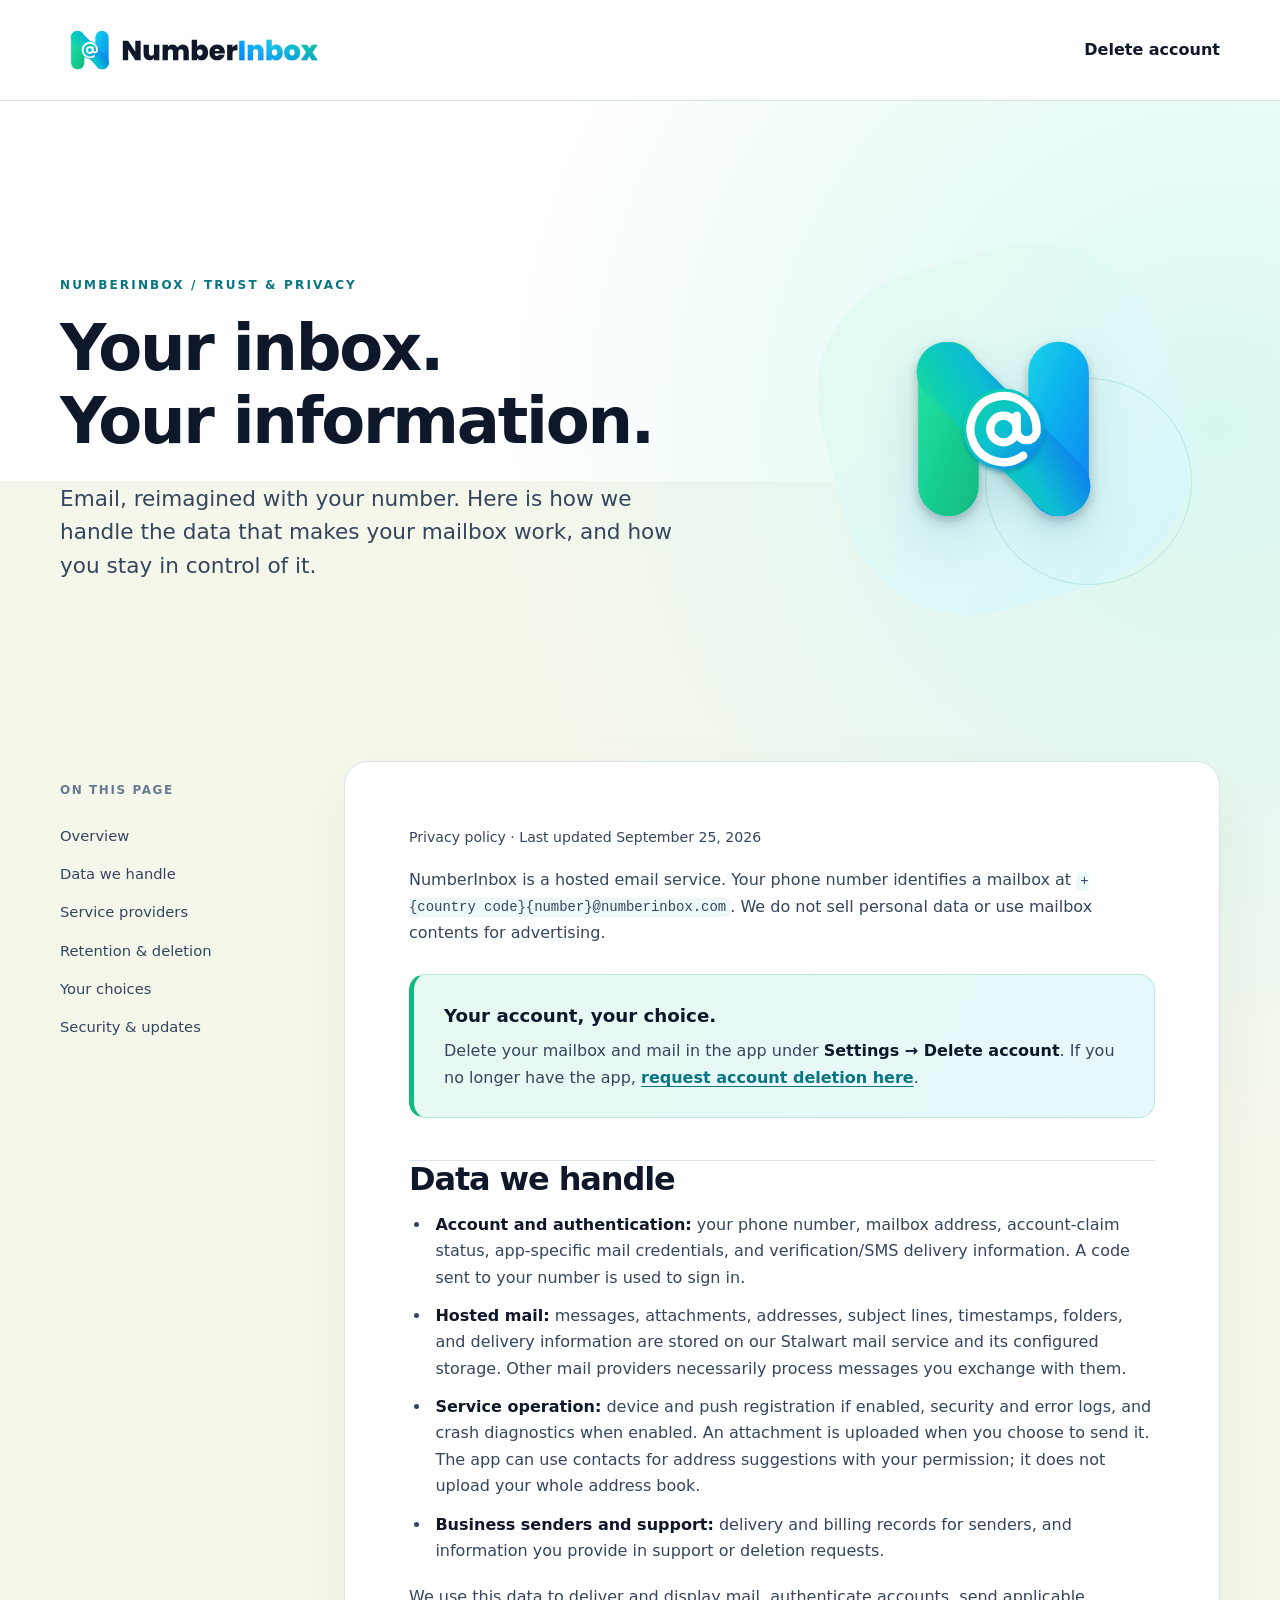
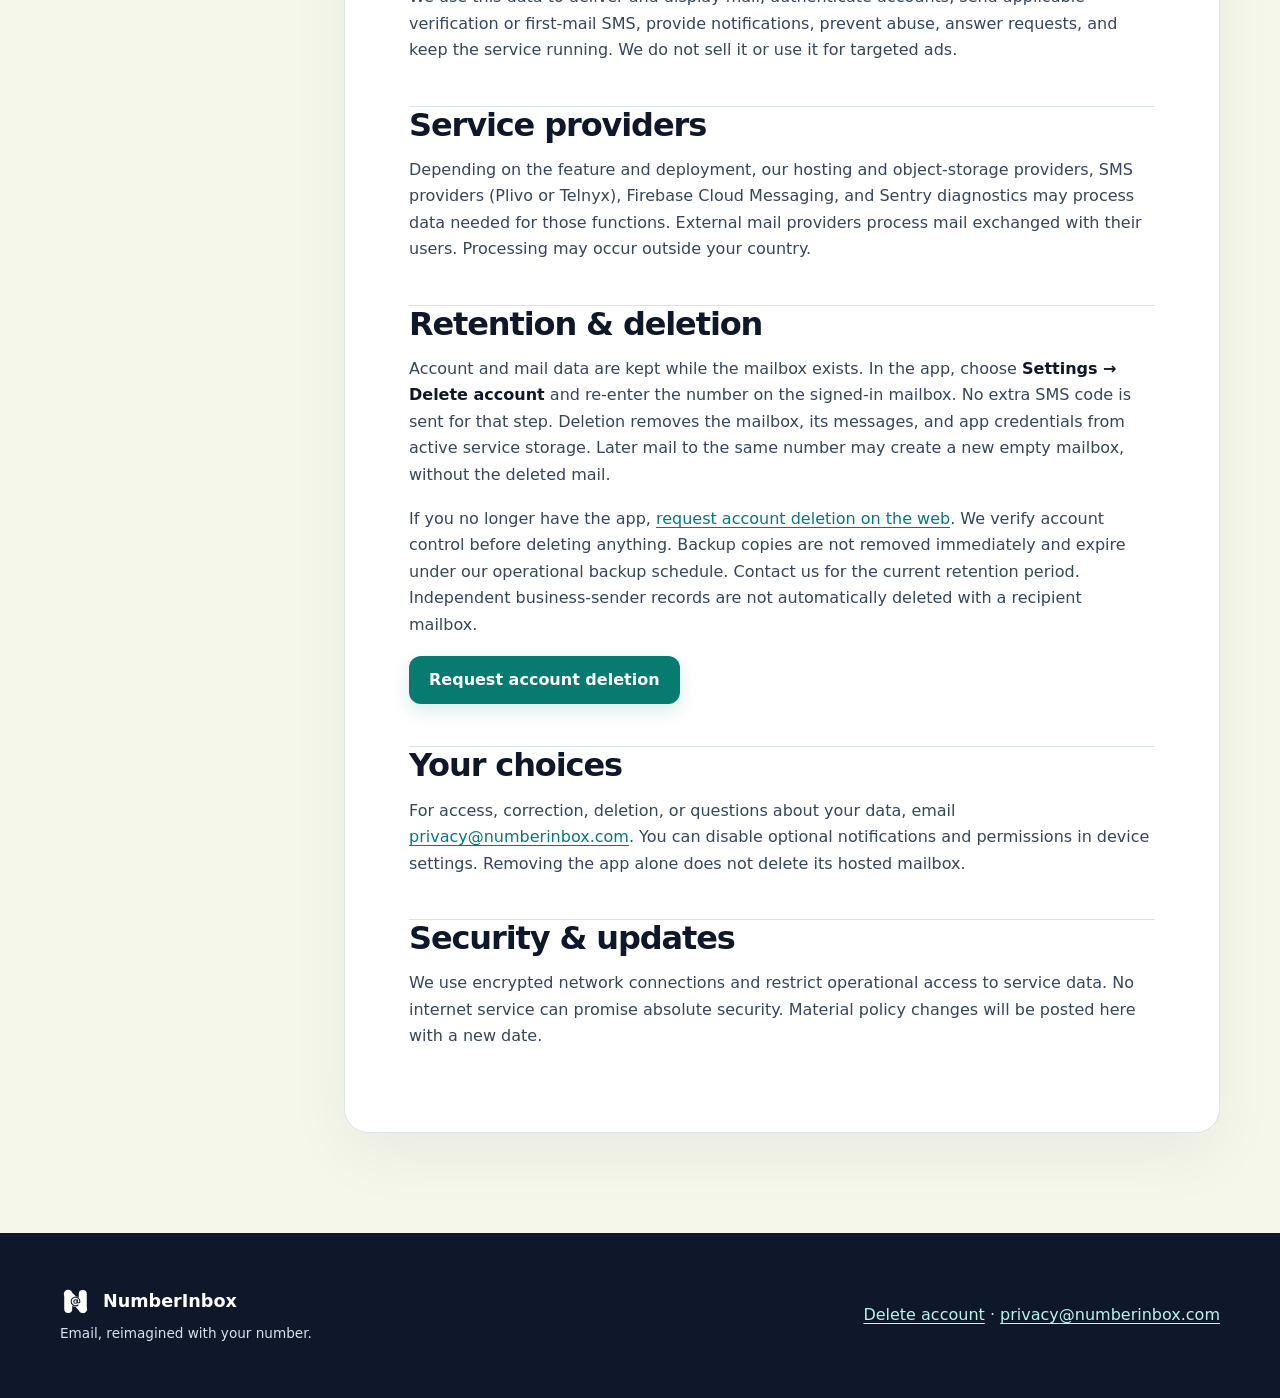
==== commit 00be5baf: "feat: redesign privacy and deletion pages for NumberInbox" ====
--- a/index.html
+++ b/index.html
@@ -3,54 +3,79 @@
 <head>
   <meta charset="utf-8">
   <meta name="viewport" content="width=device-width, initial-scale=1">
+  <meta name="theme-color" content="#0F172A">
+  <meta name="description" content="How NumberInbox handles phone numbers, hosted mail, notifications, and account deletion.">
   <title>Privacy Policy · NumberInbox</title>
-  <meta name="description" content="How NumberInbox handles phone numbers, hosted mail, notifications, and account deletion.">
-  <style>
-    :root { color-scheme:light; --navy:#0F172A; --green:#10B981; --cyan:#06B6D4; --gray:#E5E7EB; --ice:#F5F7EB; }
-    * { box-sizing:border-box; }
-    body { margin:0; background:var(--ice); color:var(--navy); font:16px/1.65 Inter,system-ui,-apple-system,sans-serif; }
-    header,main,footer { max-width:860px; margin:auto; padding:24px; }
-    header { display:flex; align-items:center; justify-content:space-between; }
-    a { color:#087f91; }
-    .brand { font-size:22px; font-weight:800; text-decoration:none; color:var(--navy); }
-    .brand span { color:#0085b8; }
-    main { background:#fff; border:1px solid var(--gray); border-radius:20px; padding:40px; margin-top:24px; }
-    h1 { font-size:clamp(28px,5vw,42px); line-height:1.15; margin:0 0 8px; }
-    h2 { font-size:20px; margin:32px 0 8px; }
-    p,li { color:#334155; }
-    .lede { font-size:18px; }
-    .callout { background:linear-gradient(110deg,#e8fbf3,#e6f9fc); border:1px solid #b4e9da; border-radius:14px; padding:18px 22px; margin:24px 0; }
-    .button { display:inline-block; padding:12px 18px; border-radius:12px; background:linear-gradient(100deg,var(--green),var(--cyan)); color:var(--navy); font-weight:700; text-decoration:none; }
-    footer { font-size:14px; color:#475569; }
-    @media(max-width:640px) { main { margin:12px; padding:24px; } header { gap:12px; flex-wrap:wrap; } }
-  </style>
+  <link rel="icon" href="/assets/numberinbox-mark.svg" type="image/svg+xml">
+  <link rel="stylesheet" href="/styles.css">
 </head>
 <body>
-  <header><a class="brand" href="/privacy">Number<span>Inbox</span></a><a href="/delete-account">Delete account</a></header>
-  <main>
-    <h1>Privacy Policy</h1>
-    <p>Last updated: September 25, 2026</p>
-    <p class="lede">NumberInbox is a hosted email service. Your phone number identifies a mailbox at <code>+{country code}{number}@numberinbox.com</code>. We do not sell personal data or use mailbox contents for advertising.</p>
-    <div class="callout"><strong>Your account, your choice.</strong> You can delete your mailbox and mail in the app under <strong>Settings → Delete account</strong>, or <a href="/delete-account">request deletion here</a> if you no longer have the app.</div>
-    <h2>Data we handle</h2>
-    <ul>
-      <li><strong>Account and authentication:</strong> your phone number, mailbox address, account-claim status, app-specific mail credentials, and verification/SMS delivery information. A code sent to your number is used to sign in.</li>
-      <li><strong>Hosted mail:</strong> messages, attachments, addresses, subject lines, timestamps, folders, and delivery information are stored on our Stalwart mail service and its configured storage. Other mail providers necessarily process messages you exchange with them.</li>
-      <li><strong>Service operation:</strong> device and push registration if enabled, security and error logs, and crash diagnostics when enabled. An attachment is uploaded when you choose to send it. The app can use contacts for address suggestions with your permission; it does not upload your whole address book.</li>
-      <li><strong>Business senders and support:</strong> delivery and billing records for senders, and information you provide in support or deletion requests.</li>
-    </ul>
-    <p>We use this data to deliver and display mail, authenticate accounts, send applicable verification or first-mail SMS, provide notifications, prevent abuse, answer requests, and keep the service running. We do not sell it or use it for targeted ads.</p>
-    <h2>Service providers</h2>
-    <p>Depending on the feature and deployment, our hosting and object-storage providers, SMS providers (Plivo or Telnyx), Firebase Cloud Messaging, and Sentry diagnostics may process data needed for those functions. External mail providers process mail exchanged with their users. Processing may occur outside your country.</p>
-    <h2>Retention and deletion</h2>
-    <p>Account and mail data are kept while the mailbox exists. In the app, choose <strong>Settings → Delete account</strong> and re-enter the number on the signed-in mailbox. No extra SMS code is sent for that step. Deletion removes the mailbox, its messages, and app credentials from active service storage. Later mail to the same number may create a new empty mailbox, without the deleted mail.</p>
-    <p>If you no longer have the app, <a href="/delete-account">request account deletion on the web</a>. We verify account control before deleting anything. Backup copies are not removed immediately and expire under our operational backup schedule. Contact us for the current retention period. Independent business-sender records are not automatically deleted with a recipient mailbox.</p>
-    <p><a class="button" href="/delete-account">Request account deletion</a></p>
-    <h2>Your choices</h2>
-    <p>For access, correction, deletion, or questions about your data, email <a href="mailto:privacy@numberinbox.com">privacy@numberinbox.com</a>. You can disable optional notifications and permissions in device settings. Removing the app alone does not delete its hosted mailbox.</p>
-    <h2>Security and changes</h2>
-    <p>We use encrypted network connections and restrict operational access to service data. No internet service can promise absolute security. Material policy changes will be posted here with a new date.</p>
-  </main>
-  <footer>NumberInbox · <a href="mailto:privacy@numberinbox.com">privacy@numberinbox.com</a></footer>
+  <a class="skip-link" href="#main">Skip to content</a>
+  <header class="site-header">
+    <div class="header-inner">
+      <a class="brand" href="/privacy" aria-label="NumberInbox privacy policy"><img src="/assets/numberinbox-logo.svg" alt="NumberInbox" width="1600" height="360"></a>
+      <nav aria-label="Page navigation"><a class="nav-link" href="/delete-account">Delete account</a></nav>
+    </div>
+  </header>
+  <div class="page-shell">
+    <div class="hero">
+      <div>
+        <p class="eyebrow">NumberInbox / Trust &amp; privacy</p>
+        <h1>Your inbox.<br>Your information.</h1>
+        <p class="hero-lede">Email, reimagined with your number. Here is how we handle the data that makes your mailbox work, and how you stay in control of it.</p>
+      </div>
+      <div class="hero-art" aria-hidden="true"><img src="/assets/numberinbox-mark.svg" alt="" width="512" height="512"></div>
+    </div>
+    <div class="content-grid">
+      <nav class="contents" aria-label="On this page">
+        <p class="contents-title">On this page</p>
+        <a href="#overview">Overview</a>
+        <a href="#data">Data we handle</a>
+        <a href="#providers">Service providers</a>
+        <a href="#retention">Retention &amp; deletion</a>
+        <a href="#choices">Your choices</a>
+        <a href="#security">Security &amp; updates</a>
+      </nav>
+      <main class="document" id="main">
+        <p class="document-meta">Privacy policy · Last updated September 25, 2026</p>
+        <section id="overview" aria-label="Overview">
+          <p>NumberInbox is a hosted email service. Your phone number identifies a mailbox at <code>+{country code}{number}@numberinbox.com</code>. We do not sell personal data or use mailbox contents for advertising.</p>
+          <div class="callout">
+            <span class="callout-title">Your account, your choice.</span>
+            <p>Delete your mailbox and mail in the app under <strong>Settings → Delete account</strong>. If you no longer have the app, <a class="text-link" href="/delete-account">request account deletion here</a>.</p>
+          </div>
+        </section>
+        <section id="data">
+          <h2>Data we handle</h2>
+          <ul>
+            <li><strong>Account and authentication:</strong> your phone number, mailbox address, account-claim status, app-specific mail credentials, and verification/SMS delivery information. A code sent to your number is used to sign in.</li>
+            <li><strong>Hosted mail:</strong> messages, attachments, addresses, subject lines, timestamps, folders, and delivery information are stored on our Stalwart mail service and its configured storage. Other mail providers necessarily process messages you exchange with them.</li>
+            <li><strong>Service operation:</strong> device and push registration if enabled, security and error logs, and crash diagnostics when enabled. An attachment is uploaded when you choose to send it. The app can use contacts for address suggestions with your permission; it does not upload your whole address book.</li>
+            <li><strong>Business senders and support:</strong> delivery and billing records for senders, and information you provide in support or deletion requests.</li>
+          </ul>
+          <p>We use this data to deliver and display mail, authenticate accounts, send applicable verification or first-mail SMS, provide notifications, prevent abuse, answer requests, and keep the service running. We do not sell it or use it for targeted ads.</p>
+        </section>
+        <section id="providers">
+          <h2>Service providers</h2>
+          <p>Depending on the feature and deployment, our hosting and object-storage providers, SMS providers (Plivo or Telnyx), Firebase Cloud Messaging, and Sentry diagnostics may process data needed for those functions. External mail providers process mail exchanged with their users. Processing may occur outside your country.</p>
+        </section>
+        <section id="retention">
+          <h2>Retention &amp; deletion</h2>
+          <p>Account and mail data are kept while the mailbox exists. In the app, choose <strong>Settings → Delete account</strong> and re-enter the number on the signed-in mailbox. No extra SMS code is sent for that step. Deletion removes the mailbox, its messages, and app credentials from active service storage. Later mail to the same number may create a new empty mailbox, without the deleted mail.</p>
+          <p>If you no longer have the app, <a href="/delete-account">request account deletion on the web</a>. We verify account control before deleting anything. Backup copies are not removed immediately and expire under our operational backup schedule. Contact us for the current retention period. Independent business-sender records are not automatically deleted with a recipient mailbox.</p>
+          <p><a class="button" href="/delete-account">Request account deletion</a></p>
+        </section>
+        <section id="choices">
+          <h2>Your choices</h2>
+          <p>For access, correction, deletion, or questions about your data, email <a href="mailto:privacy@numberinbox.com">privacy@numberinbox.com</a>. You can disable optional notifications and permissions in device settings. Removing the app alone does not delete its hosted mailbox.</p>
+        </section>
+        <section id="security">
+          <h2>Security &amp; updates</h2>
+          <p>We use encrypted network connections and restrict operational access to service data. No internet service can promise absolute security. Material policy changes will be posted here with a new date.</p>
+        </section>
+      </main>
+    </div>
+  </div>
+  <footer class="site-footer"><div class="site-footer-inner"><div><div class="footer-brand"><img src="/assets/numberinbox-mark-white.svg" alt="" width="31" height="31">NumberInbox</div><p>Email, reimagined with your number.</p></div><div><a href="/delete-account">Delete account</a> · <a href="mailto:privacy@numberinbox.com">privacy@numberinbox.com</a></div></div></footer>
 </body>
 </html>
--- a/styles.css
+++ b/styles.css
@@ -0,0 +1,93 @@
+:root {
+  color-scheme: light;
+  --navy: #0f172a;
+  --navy-soft: #263852;
+  --emerald: #10b981;
+  --cyan: #06b6d4;
+  --gray: #e5e7eb;
+  --ice: #f5f7eb;
+  --ink: #34455d;
+  --line: #d8e4e6;
+  --surface: #ffffff;
+  --focus: #0753a8;
+}
+
+* { box-sizing: border-box; }
+html { scroll-behavior: smooth; }
+body { margin: 0; background: var(--ice); color: var(--navy); font: 16px/1.65 Inter, ui-sans-serif, system-ui, -apple-system, BlinkMacSystemFont, "Segoe UI", sans-serif; }
+button, input { font: inherit; }
+img { max-width: 100%; }
+a { color: #087583; text-underline-offset: .18em; }
+a:hover { color: #075f70; }
+:focus-visible { outline: 3px solid var(--focus); outline-offset: 4px; border-radius: 4px; }
+.skip-link { position: absolute; z-index: 20; top: -100px; left: 16px; padding: 8px 14px; background: white; color: var(--navy); }
+.skip-link:focus { top: 12px; }
+.site-header { background: #fff; border-bottom: 1px solid var(--line); }
+.header-inner { width: min(1160px, calc(100% - 48px)); min-height: 100px; margin: auto; display: flex; align-items: center; justify-content: space-between; gap: 24px; }
+.brand { display: inline-flex; width: clamp(190px, 25vw, 265px); flex: 0 0 auto; }
+.brand img { display: block; width: 100%; height: auto; }
+.nav-link { color: var(--navy); font-weight: 700; text-decoration: none; border-bottom: 2px solid transparent; padding: 6px 0; }
+.nav-link:hover, .nav-link[aria-current="page"] { color: #087583; border-color: var(--emerald); }
+.page-shell { overflow: hidden; background: radial-gradient(circle at 95% 12%, #d8f7f3 0, transparent 27%), linear-gradient(180deg, #fff 0, #fff 380px, var(--ice) 380px); }
+.hero, .content-grid, .site-footer-inner { width: min(1160px, calc(100% - 48px)); margin: auto; }
+.hero { position: relative; display: grid; grid-template-columns: minmax(0, 1.2fr) minmax(290px, .8fr); align-items: center; gap: clamp(32px, 6vw, 96px); padding: clamp(48px, 6vw, 72px) 0 clamp(56px, 6vw, 76px); }
+.eyebrow { margin: 0 0 16px; color: #087583; font-size: .75rem; font-weight: 800; letter-spacing: .18em; text-transform: uppercase; }
+h1, h2, h3 { color: var(--navy); line-height: 1.14; letter-spacing: -.035em; }
+h1 { font-size: clamp(2.6rem, 5vw, 4.3rem); max-width: 760px; margin: 0 0 24px; }
+.hero-lede { max-width: 630px; color: var(--ink); font-size: clamp(1.08rem, 1.7vw, 1.35rem); line-height: 1.55; margin: 0; }
+.hero-art { position: relative; min-height: 265px; display: flex; align-items: center; justify-content: center; }
+.hero-art::before { content: ""; position: absolute; width: min(100%, 350px); aspect-ratio: 1; border-radius: 36%; background: linear-gradient(145deg, #e5fbf1, #d7f6fb); transform: rotate(-15deg); }
+.hero-art::after { content: ""; position: absolute; width: 205px; height: 205px; border: 1px solid #b7e8df; border-radius: 50%; transform: translate(85px, 52px); }
+.hero-art img { position: relative; z-index: 1; width: min(70%, 235px); filter: drop-shadow(0 22px 24px #096d8b2b); }
+.content-grid { display: grid; grid-template-columns: 220px minmax(0, 1fr); align-items: start; gap: clamp(32px, 5vw, 72px); padding-bottom: 100px; }
+.contents { position: sticky; top: 24px; padding: 20px 0; }
+.contents-title { margin: 0 0 16px; color: #687b91; font-size: .75rem; font-weight: 800; letter-spacing: .13em; text-transform: uppercase; }
+.contents a { display: block; color: var(--ink); text-decoration: none; font-size: .92rem; padding: 7px 0; }
+.contents a:hover { color: #087583; text-decoration: underline; }
+.document { min-width: 0; background: var(--surface); border: 1px solid var(--line); border-radius: 24px; box-shadow: 0 22px 65px #0f172a0d; padding: clamp(26px, 5vw, 64px); }
+.document-meta { margin: 0 0 24px; color: #52647b; font-size: .88rem; }
+.document h2 { font-size: clamp(1.55rem, 2.6vw, 2rem); margin: 48px 0 14px; scroll-margin-top: 24px; }
+.document h2:first-child { margin-top: 0; }
+.document p { color: var(--ink); margin: 0 0 18px; }
+.document ul { color: var(--ink); padding-left: 1.4em; margin: 0 0 20px; }
+.document li { padding-left: 4px; margin: 12px 0; }
+.document strong { color: var(--navy); }
+.document code { font-size: .87em; overflow-wrap: anywhere; background: #edf8f8; border-radius: 5px; padding: .1em .3em; }
+.document section + section { border-top: 1px solid var(--line); margin-top: 42px; }
+.callout { position: relative; padding: 26px 30px; background: linear-gradient(112deg, #e8f9f1, #e5f8fc); border: 1px solid #b9e9db; border-left: 5px solid var(--emerald); border-radius: 16px; margin: 28px 0; }
+.callout p:last-child { margin-bottom: 0; }
+.callout-title { display: block; font-size: 1.14rem; font-weight: 800; margin: 0 0 7px; }
+.button { display: inline-flex; align-items: center; justify-content: center; min-height: 48px; padding: 11px 20px; border: 0; border-radius: 12px; background: #087b70; color: #fff; font-weight: 750; text-align: center; text-decoration: none; cursor: pointer; box-shadow: 0 7px 18px #087b7024; }
+.button:hover { background: #07625b; color: #fff; }
+.text-link { font-weight: 750; }
+.request-form { display: grid; gap: 18px; margin: 24px 0 14px; max-width: 520px; }
+.field label { display: block; margin: 0 0 7px; color: var(--navy); font-size: .92rem; font-weight: 750; }
+.field input { display: block; width: 100%; min-height: 50px; border: 1px solid #9caebd; border-radius: 10px; background: #fff; color: var(--navy); padding: 10px 14px; }
+.field input::placeholder { color: #697b8e; }
+.field input:focus { border-color: #087583; outline: 3px solid #06b6d436; }
+.form-help { font-size: .88rem; }
+.site-footer { background: var(--navy); color: #d7e3eb; }
+.site-footer-inner { min-height: 165px; display: flex; align-items: center; justify-content: space-between; gap: 28px; }
+.footer-brand { display: flex; align-items: center; gap: 12px; color: #fff; font-size: 1.1rem; font-weight: 800; }
+.footer-brand img { width: 31px; height: 31px; }
+.site-footer p { margin: 5px 0 0; font-size: .85rem; }
+.site-footer a { color: #baf4ea; }
+@media (max-width: 800px) {
+  .hero { grid-template-columns: 1fr; gap: 0; padding: 55px 0 65px; }
+  .hero-art { display: none; }
+  .content-grid { display: block; padding-bottom: 50px; }
+  .contents { position: static; display: flex; flex-wrap: wrap; gap: 0 16px; padding: 0 0 22px; }
+  .contents-title { flex-basis: 100%; margin-bottom: 4px; }
+  .contents a { padding: 5px 0; }
+}
+@media (max-width: 560px) {
+  .header-inner, .hero, .content-grid, .site-footer-inner { width: min(100% - 32px, 1160px); }
+  .header-inner { min-height: 75px; gap: 14px; }
+  .brand { width: 172px; }
+  .nav-link { font-size: .85rem; }
+  .hero { padding-top: 42px; }
+  .document { border-radius: 18px; }
+  .callout { padding: 20px; }
+  .site-footer-inner { min-height: 190px; flex-direction: column; align-items: flex-start; justify-content: center; }
+}
+@media (prefers-reduced-motion: reduce) { html { scroll-behavior: auto; } }
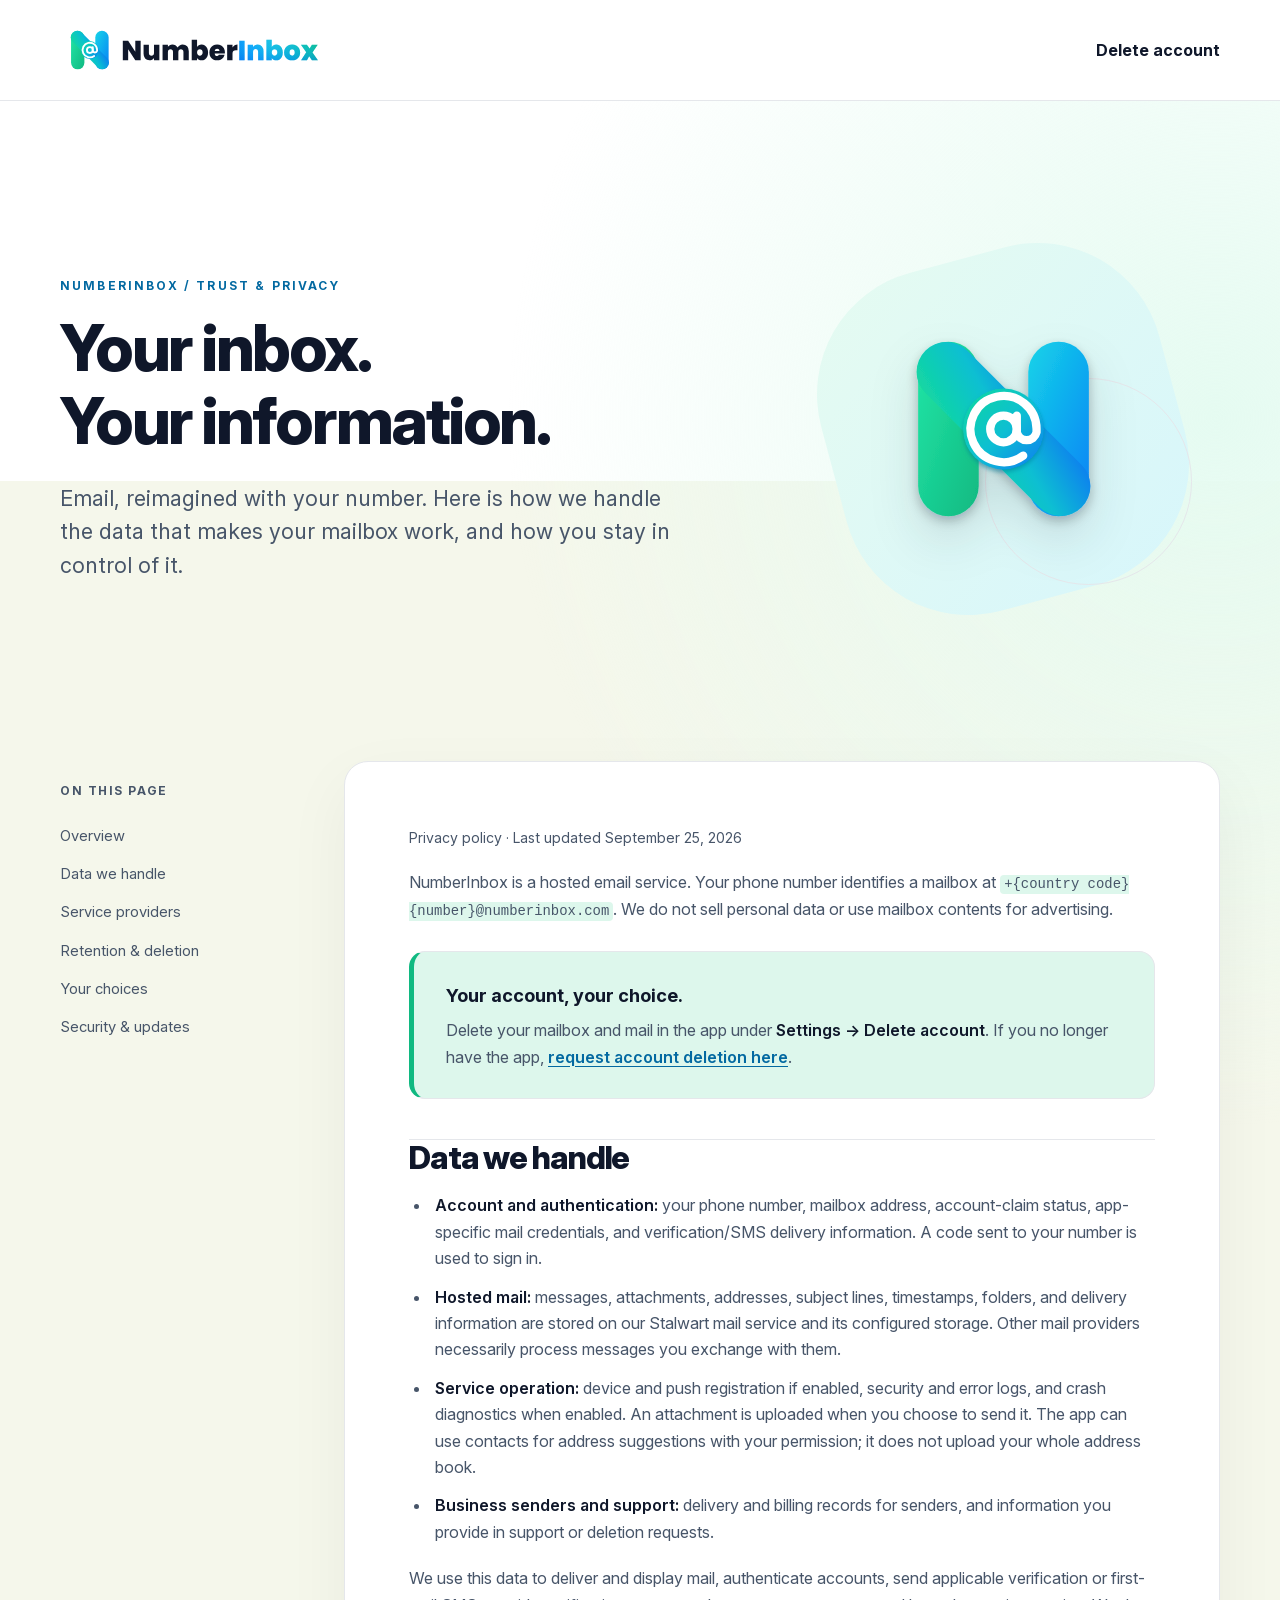
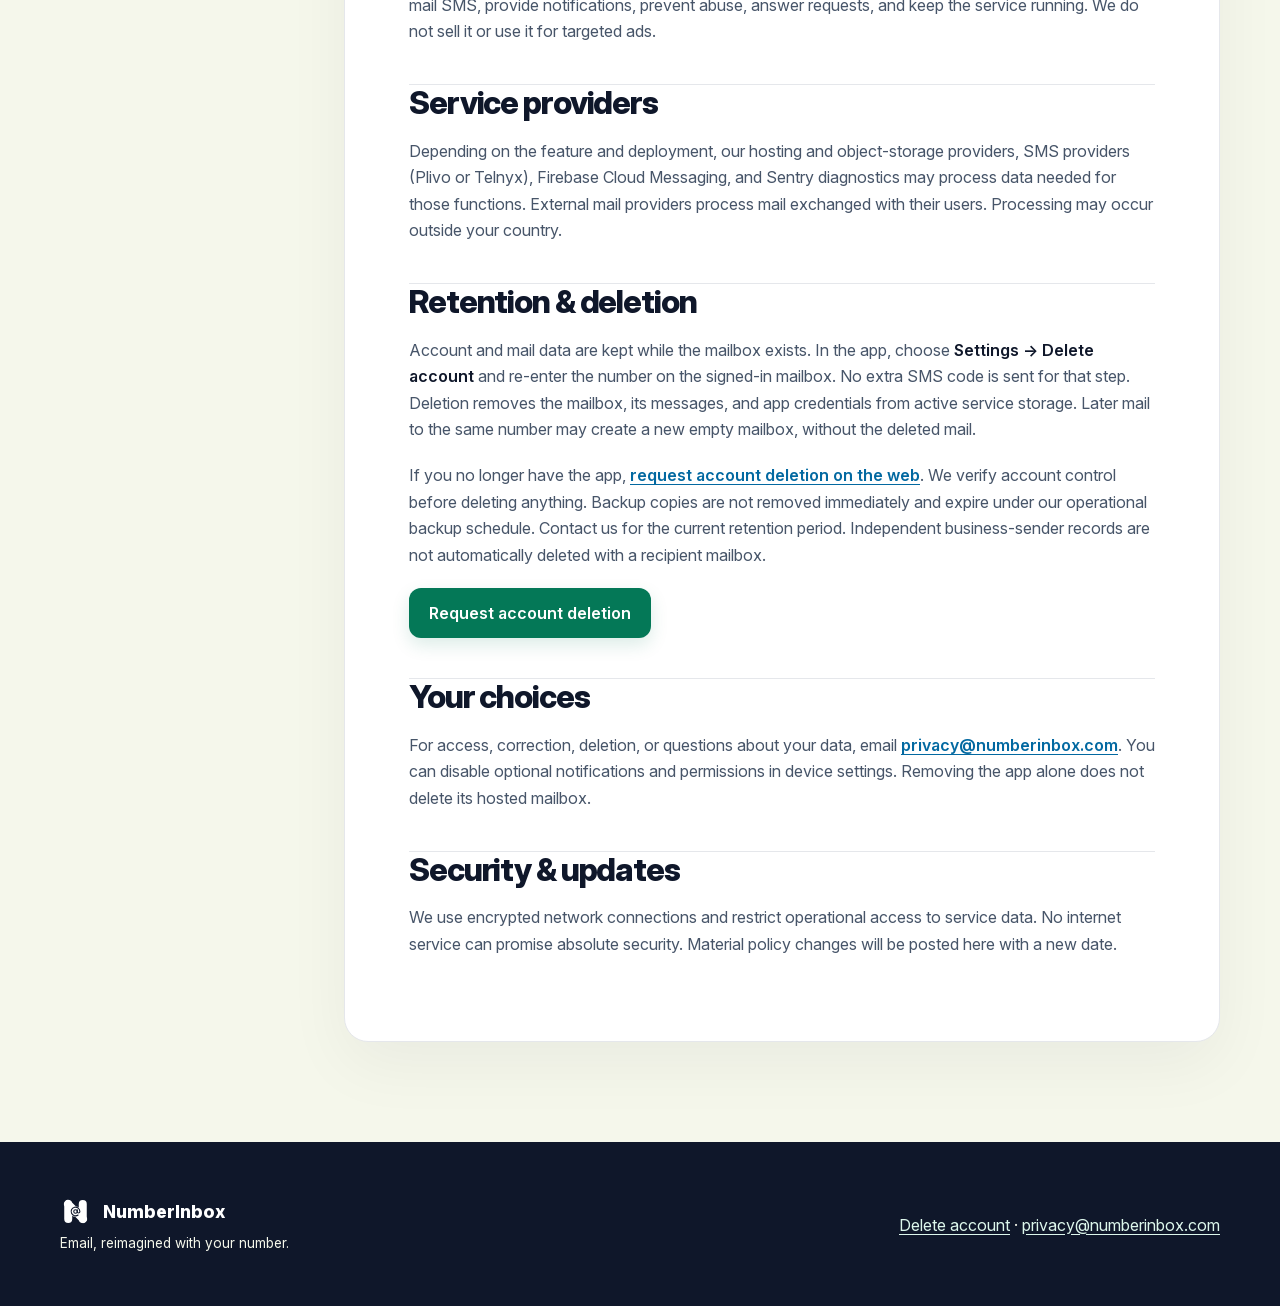
==== commit 88a74ffe: "feat: standardize site brand tokens, self-host Inter, add verification" ====
--- a/index.html
+++ b/index.html
@@ -7,6 +7,11 @@
   <meta name="description" content="How NumberInbox handles phone numbers, hosted mail, notifications, and account deletion.">
   <title>Privacy Policy · NumberInbox</title>
   <link rel="icon" href="/assets/numberinbox-mark.svg" type="image/svg+xml">
+  <link rel="preload"
+        href="/assets/fonts/InterVariable.woff2"
+        as="font"
+        type="font/woff2"
+        crossorigin>
   <link rel="stylesheet" href="/styles.css">
 </head>
 <body>
--- a/styles.css
+++ b/styles.css
@@ -1,77 +1,296 @@
+@font-face {
+  font-family: "Inter";
+  src: url("/assets/fonts/InterVariable.woff2") format("woff2");
+  font-style: normal;
+  font-weight: 100 900;
+  font-display: swap;
+}
+
 :root {
   color-scheme: light;
-  --navy: #0f172a;
-  --navy-soft: #263852;
-  --emerald: #10b981;
-  --cyan: #06b6d4;
-  --gray: #e5e7eb;
-  --ice: #f5f7eb;
-  --ink: #34455d;
-  --line: #d8e4e6;
-  --surface: #ffffff;
-  --focus: #0753a8;
+
+  --color-navy: #0F172A;
+  --color-emerald: #10B981;
+  --color-cyan: #06B6D4;
+  --color-gray: #E5E7EB;
+  --color-ice: #F5F7EB;
+  --color-white: #FFFFFF;
+  --color-action-green: #047857;
+  --color-action-green-hover: #065F46;
+  --color-action-blue: #0369A1;
+  --color-action-blue-hover: #075985;
+  --color-slate: #475569;
+  --color-mint: #DDF7EC;
+  --color-danger: #C0392B;
+  --color-emerald-tint: #E5FBF1;
+  --color-cyan-tint: #D7F6FB;
+
+  --text-primary: var(--color-navy);
+  --text-secondary: var(--color-slate);
+  --surface-page: var(--color-ice);
+  --surface-card: var(--color-white);
+  --surface-callout: var(--color-mint);
+  --border-subtle: var(--color-gray);
+  --border-control: var(--color-slate);
+  --action-primary: var(--color-action-green);
+  --action-primary-hover: var(--color-action-green-hover);
+  --link-default: var(--color-action-blue);
+  --link-hover: var(--color-action-blue-hover);
+  --focus-light: var(--color-action-blue);
+  --focus-dark: var(--color-white);
+
+  --shadow-document: 0 22px 65px rgb(15 23 42 / 5%);
+  --shadow-button: 0 7px 18px rgb(4 120 87 / 14%);
+  --shadow-mark: 0 22px 24px rgb(15 23 42 / 12%);
+
+  --font-body: "Inter", ui-sans-serif, system-ui, -apple-system,
+    BlinkMacSystemFont, "Segoe UI", sans-serif;
+
+  --space-4: 4px;
+  --space-8: 8px;
+  --space-12: 12px;
+  --space-16: 16px;
+  --space-20: 20px;
+  --space-24: 24px;
+  --space-28: 28px;
+  --space-32: 32px;
+  --space-40: 40px;
+  --space-48: 48px;
+  --space-56: 56px;
+  --space-64: 64px;
+  --space-72: 72px;
+  --space-80: 80px;
+  --space-96: 96px;
+  --space-100: 100px;
+
+  --radius-control: 12px;
+  --radius-callout: 16px;
+  --radius-document: 24px;
+  --radius-code: 4px;
+  --radius-focus: 4px;
 }
 
 * { box-sizing: border-box; }
 html { scroll-behavior: smooth; }
-body { margin: 0; background: var(--ice); color: var(--navy); font: 16px/1.65 Inter, ui-sans-serif, system-ui, -apple-system, BlinkMacSystemFont, "Segoe UI", sans-serif; }
+body {
+  margin: 0;
+  background: var(--surface-page);
+  color: var(--text-primary);
+  font-family: var(--font-body);
+  font-size: 1rem;
+  line-height: 1.65;
+}
 button, input { font: inherit; }
 img { max-width: 100%; }
-a { color: #087583; text-underline-offset: .18em; }
-a:hover { color: #075f70; }
-:focus-visible { outline: 3px solid var(--focus); outline-offset: 4px; border-radius: 4px; }
-.skip-link { position: absolute; z-index: 20; top: -100px; left: 16px; padding: 8px 14px; background: white; color: var(--navy); }
+::selection { background: var(--surface-callout); color: var(--text-primary); }
+
+a { color: var(--link-default); text-decoration: underline; text-underline-offset: .18em; }
+a:hover, a:active { color: var(--link-hover); }
+
+:focus-visible {
+  outline: 3px solid var(--focus-light);
+  outline-offset: 4px;
+  border-radius: var(--radius-focus);
+}
+
+.skip-link {
+  position: absolute;
+  z-index: 20;
+  top: -100px;
+  left: 16px;
+  padding: 8px 14px;
+  background: var(--surface-card);
+  color: var(--text-primary);
+}
 .skip-link:focus { top: 12px; }
-.site-header { background: #fff; border-bottom: 1px solid var(--line); }
-.header-inner { width: min(1160px, calc(100% - 48px)); min-height: 100px; margin: auto; display: flex; align-items: center; justify-content: space-between; gap: 24px; }
-.brand { display: inline-flex; width: clamp(190px, 25vw, 265px); flex: 0 0 auto; }
+
+.site-header { background: var(--surface-card); border-bottom: 1px solid var(--border-subtle); }
+.header-inner {
+  width: min(1160px, calc(100% - 48px));
+  min-height: 100px;
+  margin: auto;
+  display: flex;
+  flex-wrap: wrap;
+  align-items: center;
+  justify-content: space-between;
+  gap: 24px;
+}
+.brand { display: inline-flex; width: clamp(190px, 25vw, 265px); flex: 0 1 auto; min-width: 0; }
 .brand img { display: block; width: 100%; height: auto; }
-.nav-link { color: var(--navy); font-weight: 700; text-decoration: none; border-bottom: 2px solid transparent; padding: 6px 0; }
-.nav-link:hover, .nav-link[aria-current="page"] { color: #087583; border-color: var(--emerald); }
-.page-shell { overflow: hidden; background: radial-gradient(circle at 95% 12%, #d8f7f3 0, transparent 27%), linear-gradient(180deg, #fff 0, #fff 380px, var(--ice) 380px); }
+.nav-link {
+  color: var(--text-primary);
+  font-weight: 700;
+  text-decoration: none;
+  border-bottom: 2px solid transparent;
+  padding: 6px 0;
+}
+.nav-link:hover, .nav-link[aria-current="page"] {
+  color: var(--link-default);
+  border-color: var(--color-emerald);
+  text-decoration: underline;
+}
+
+.page-shell {
+  overflow: hidden;
+  background:
+    radial-gradient(circle at 95% 12%, var(--color-emerald-tint) 0, transparent 27%),
+    linear-gradient(180deg, var(--color-white) 0, var(--color-white) 380px, var(--surface-page) 380px);
+}
 .hero, .content-grid, .site-footer-inner { width: min(1160px, calc(100% - 48px)); margin: auto; }
-.hero { position: relative; display: grid; grid-template-columns: minmax(0, 1.2fr) minmax(290px, .8fr); align-items: center; gap: clamp(32px, 6vw, 96px); padding: clamp(48px, 6vw, 72px) 0 clamp(56px, 6vw, 76px); }
-.eyebrow { margin: 0 0 16px; color: #087583; font-size: .75rem; font-weight: 800; letter-spacing: .18em; text-transform: uppercase; }
-h1, h2, h3 { color: var(--navy); line-height: 1.14; letter-spacing: -.035em; }
-h1 { font-size: clamp(2.6rem, 5vw, 4.3rem); max-width: 760px; margin: 0 0 24px; }
-.hero-lede { max-width: 630px; color: var(--ink); font-size: clamp(1.08rem, 1.7vw, 1.35rem); line-height: 1.55; margin: 0; }
+.hero {
+  position: relative;
+  display: grid;
+  grid-template-columns: minmax(0, 1.2fr) minmax(290px, .8fr);
+  align-items: center;
+  gap: clamp(32px, 6vw, 96px);
+  padding: clamp(48px, 6vw, 72px) 0 clamp(56px, 6vw, 76px);
+}
+.eyebrow {
+  margin: 0 0 16px;
+  color: var(--link-default);
+  font-size: .75rem;
+  font-weight: 700;
+  letter-spacing: .18em;
+  text-transform: uppercase;
+}
+h1, h2, h3 { color: var(--text-primary); line-height: 1.14; letter-spacing: -.035em; }
+h1 { font-size: clamp(2.6rem, 5vw, 4.3rem); font-weight: 800; max-width: 760px; margin: 0 0 24px; }
+.hero-lede {
+  max-width: 630px;
+  color: var(--text-secondary);
+  font-size: clamp(1.08rem, 1.7vw, 1.35rem);
+  line-height: 1.55;
+  margin: 0;
+}
 .hero-art { position: relative; min-height: 265px; display: flex; align-items: center; justify-content: center; }
-.hero-art::before { content: ""; position: absolute; width: min(100%, 350px); aspect-ratio: 1; border-radius: 36%; background: linear-gradient(145deg, #e5fbf1, #d7f6fb); transform: rotate(-15deg); }
-.hero-art::after { content: ""; position: absolute; width: 205px; height: 205px; border: 1px solid #b7e8df; border-radius: 50%; transform: translate(85px, 52px); }
-.hero-art img { position: relative; z-index: 1; width: min(70%, 235px); filter: drop-shadow(0 22px 24px #096d8b2b); }
-.content-grid { display: grid; grid-template-columns: 220px minmax(0, 1fr); align-items: start; gap: clamp(32px, 5vw, 72px); padding-bottom: 100px; }
+.hero-art::before {
+  content: "";
+  position: absolute;
+  width: min(100%, 350px);
+  aspect-ratio: 1;
+  border-radius: 36%;
+  background: linear-gradient(145deg, var(--color-emerald-tint), var(--color-cyan-tint));
+  transform: rotate(-15deg);
+}
+.hero-art::after {
+  content: "";
+  position: absolute;
+  width: 205px;
+  height: 205px;
+  border: 1px solid var(--border-subtle);
+  border-radius: 50%;
+  transform: translate(85px, 52px);
+}
+.hero-art img { position: relative; z-index: 1; width: min(70%, 235px); filter: drop-shadow(var(--shadow-mark)); }
+
+.content-grid {
+  display: grid;
+  grid-template-columns: 220px minmax(0, 1fr);
+  align-items: start;
+  gap: clamp(32px, 5vw, 72px);
+  padding-bottom: 100px;
+}
 .contents { position: sticky; top: 24px; padding: 20px 0; }
-.contents-title { margin: 0 0 16px; color: #687b91; font-size: .75rem; font-weight: 800; letter-spacing: .13em; text-transform: uppercase; }
-.contents a { display: block; color: var(--ink); text-decoration: none; font-size: .92rem; padding: 7px 0; }
-.contents a:hover { color: #087583; text-decoration: underline; }
-.document { min-width: 0; background: var(--surface); border: 1px solid var(--line); border-radius: 24px; box-shadow: 0 22px 65px #0f172a0d; padding: clamp(26px, 5vw, 64px); }
-.document-meta { margin: 0 0 24px; color: #52647b; font-size: .88rem; }
-.document h2 { font-size: clamp(1.55rem, 2.6vw, 2rem); margin: 48px 0 14px; scroll-margin-top: 24px; }
+.contents-title {
+  margin: 0 0 16px;
+  color: var(--text-secondary);
+  font-size: .75rem;
+  font-weight: 700;
+  letter-spacing: .13em;
+  text-transform: uppercase;
+}
+.contents a { display: block; color: var(--text-secondary); text-decoration: none; font-size: .92rem; padding: 7px 0; }
+.contents a:hover { color: var(--link-default); text-decoration: underline; }
+
+.document {
+  min-width: 0;
+  background: var(--surface-card);
+  border: 1px solid var(--border-subtle);
+  border-radius: var(--radius-document);
+  box-shadow: var(--shadow-document);
+  padding: clamp(28px, 5vw, 64px);
+}
+.document-meta { margin: 0 0 24px; color: var(--text-secondary); font-size: .88rem; }
+.document h2 { font-size: clamp(1.55rem, 2.6vw, 2rem); font-weight: 800; margin: 40px 0 16px; scroll-margin-top: 24px; }
 .document h2:first-child { margin-top: 0; }
-.document p { color: var(--ink); margin: 0 0 18px; }
-.document ul { color: var(--ink); padding-left: 1.4em; margin: 0 0 20px; }
+.document p { color: var(--text-secondary); margin: 0 0 20px; }
+.document ul { color: var(--text-secondary); padding-left: 1.4em; margin: 0 0 20px; }
 .document li { padding-left: 4px; margin: 12px 0; }
-.document strong { color: var(--navy); }
-.document code { font-size: .87em; overflow-wrap: anywhere; background: #edf8f8; border-radius: 5px; padding: .1em .3em; }
-.document section + section { border-top: 1px solid var(--line); margin-top: 42px; }
-.callout { position: relative; padding: 26px 30px; background: linear-gradient(112deg, #e8f9f1, #e5f8fc); border: 1px solid #b9e9db; border-left: 5px solid var(--emerald); border-radius: 16px; margin: 28px 0; }
+.document strong { color: var(--text-primary); font-weight: 600; }
+.document a { font-weight: 600; }
+.document code {
+  font-size: .87em;
+  overflow-wrap: anywhere;
+  background: var(--surface-callout);
+  border-radius: var(--radius-code);
+  padding: .1em .3em;
+  font-family: ui-monospace, SFMono-Regular, Menlo, Consolas, monospace;
+}
+.document section + section { border-top: 1px solid var(--border-subtle); margin-top: 40px; }
+
+.callout {
+  position: relative;
+  padding: 28px 32px;
+  background: var(--surface-callout);
+  border: 1px solid var(--border-subtle);
+  border-left: 5px solid var(--color-emerald);
+  border-radius: var(--radius-callout);
+  margin: 28px 0;
+}
+.callout p { color: var(--text-secondary); }
 .callout p:last-child { margin-bottom: 0; }
-.callout-title { display: block; font-size: 1.14rem; font-weight: 800; margin: 0 0 7px; }
-.button { display: inline-flex; align-items: center; justify-content: center; min-height: 48px; padding: 11px 20px; border: 0; border-radius: 12px; background: #087b70; color: #fff; font-weight: 750; text-align: center; text-decoration: none; cursor: pointer; box-shadow: 0 7px 18px #087b7024; }
-.button:hover { background: #07625b; color: #fff; }
-.text-link { font-weight: 750; }
-.request-form { display: grid; gap: 18px; margin: 24px 0 14px; max-width: 520px; }
-.field label { display: block; margin: 0 0 7px; color: var(--navy); font-size: .92rem; font-weight: 750; }
-.field input { display: block; width: 100%; min-height: 50px; border: 1px solid #9caebd; border-radius: 10px; background: #fff; color: var(--navy); padding: 10px 14px; }
-.field input::placeholder { color: #697b8e; }
-.field input:focus { border-color: #087583; outline: 3px solid #06b6d436; }
-.form-help { font-size: .88rem; }
-.site-footer { background: var(--navy); color: #d7e3eb; }
-.site-footer-inner { min-height: 165px; display: flex; align-items: center; justify-content: space-between; gap: 28px; }
-.footer-brand { display: flex; align-items: center; gap: 12px; color: #fff; font-size: 1.1rem; font-weight: 800; }
+.callout-title { display: block; font-size: 1.14rem; font-weight: 700; color: var(--text-primary); margin: 0 0 7px; }
+
+.button {
+  display: inline-flex;
+  align-items: center;
+  justify-content: center;
+  min-height: 48px;
+  padding: 12px 20px;
+  border: 0;
+  border-radius: var(--radius-control);
+  background: var(--action-primary);
+  color: var(--color-white);
+  font-weight: 700;
+  text-align: center;
+  text-decoration: none;
+  cursor: pointer;
+  box-shadow: var(--shadow-button);
+}
+.button:hover, .button:active { background: var(--action-primary-hover); color: var(--color-white); text-decoration: none; }
+.text-link { font-weight: 700; text-decoration: underline; }
+
+.request-form { display: grid; gap: 20px; margin: 24px 0 14px; max-width: 520px; }
+.field label { display: block; margin: 0 0 8px; color: var(--text-primary); font-size: .92rem; font-weight: 700; }
+.field input {
+  display: block;
+  width: 100%;
+  min-height: 50px;
+  border: 1px solid var(--border-control);
+  border-radius: 10px;
+  background: var(--surface-card);
+  color: var(--text-primary);
+  padding: 12px 16px;
+}
+.field input::placeholder { color: var(--text-secondary); }
+.field input:focus { border-color: var(--link-default); outline: none; }
+.form-help { font-size: .88rem; color: var(--text-secondary); }
+
+.site-footer { background: var(--color-navy); color: var(--color-ice); }
+.site-footer-inner {
+  min-height: 165px;
+  display: flex;
+  align-items: center;
+  justify-content: space-between;
+  gap: 28px;
+}
+.footer-brand { display: flex; align-items: center; gap: 12px; color: var(--color-white); font-size: 1.1rem; font-weight: 800; }
 .footer-brand img { width: 31px; height: 31px; }
-.site-footer p { margin: 5px 0 0; font-size: .85rem; }
-.site-footer a { color: #baf4ea; }
+.site-footer p { margin: 5px 0 0; font-size: .85rem; color: var(--color-ice); }
+.site-footer a { color: var(--color-mint); text-decoration: underline; }
+.site-footer a:hover, .site-footer a:active { color: var(--color-white); }
+.site-footer :focus-visible { outline-color: var(--focus-dark); }
+
 @media (max-width: 800px) {
   .hero { grid-template-columns: 1fr; gap: 0; padding: 55px 0 65px; }
   .hero-art { display: none; }
@@ -86,7 +305,7 @@
   .brand { width: 172px; }
   .nav-link { font-size: .85rem; }
   .hero { padding-top: 42px; }
-  .document { border-radius: 18px; }
+  .document { border-radius: 16px; }
   .callout { padding: 20px; }
   .site-footer-inner { min-height: 190px; flex-direction: column; align-items: flex-start; justify-content: center; }
 }
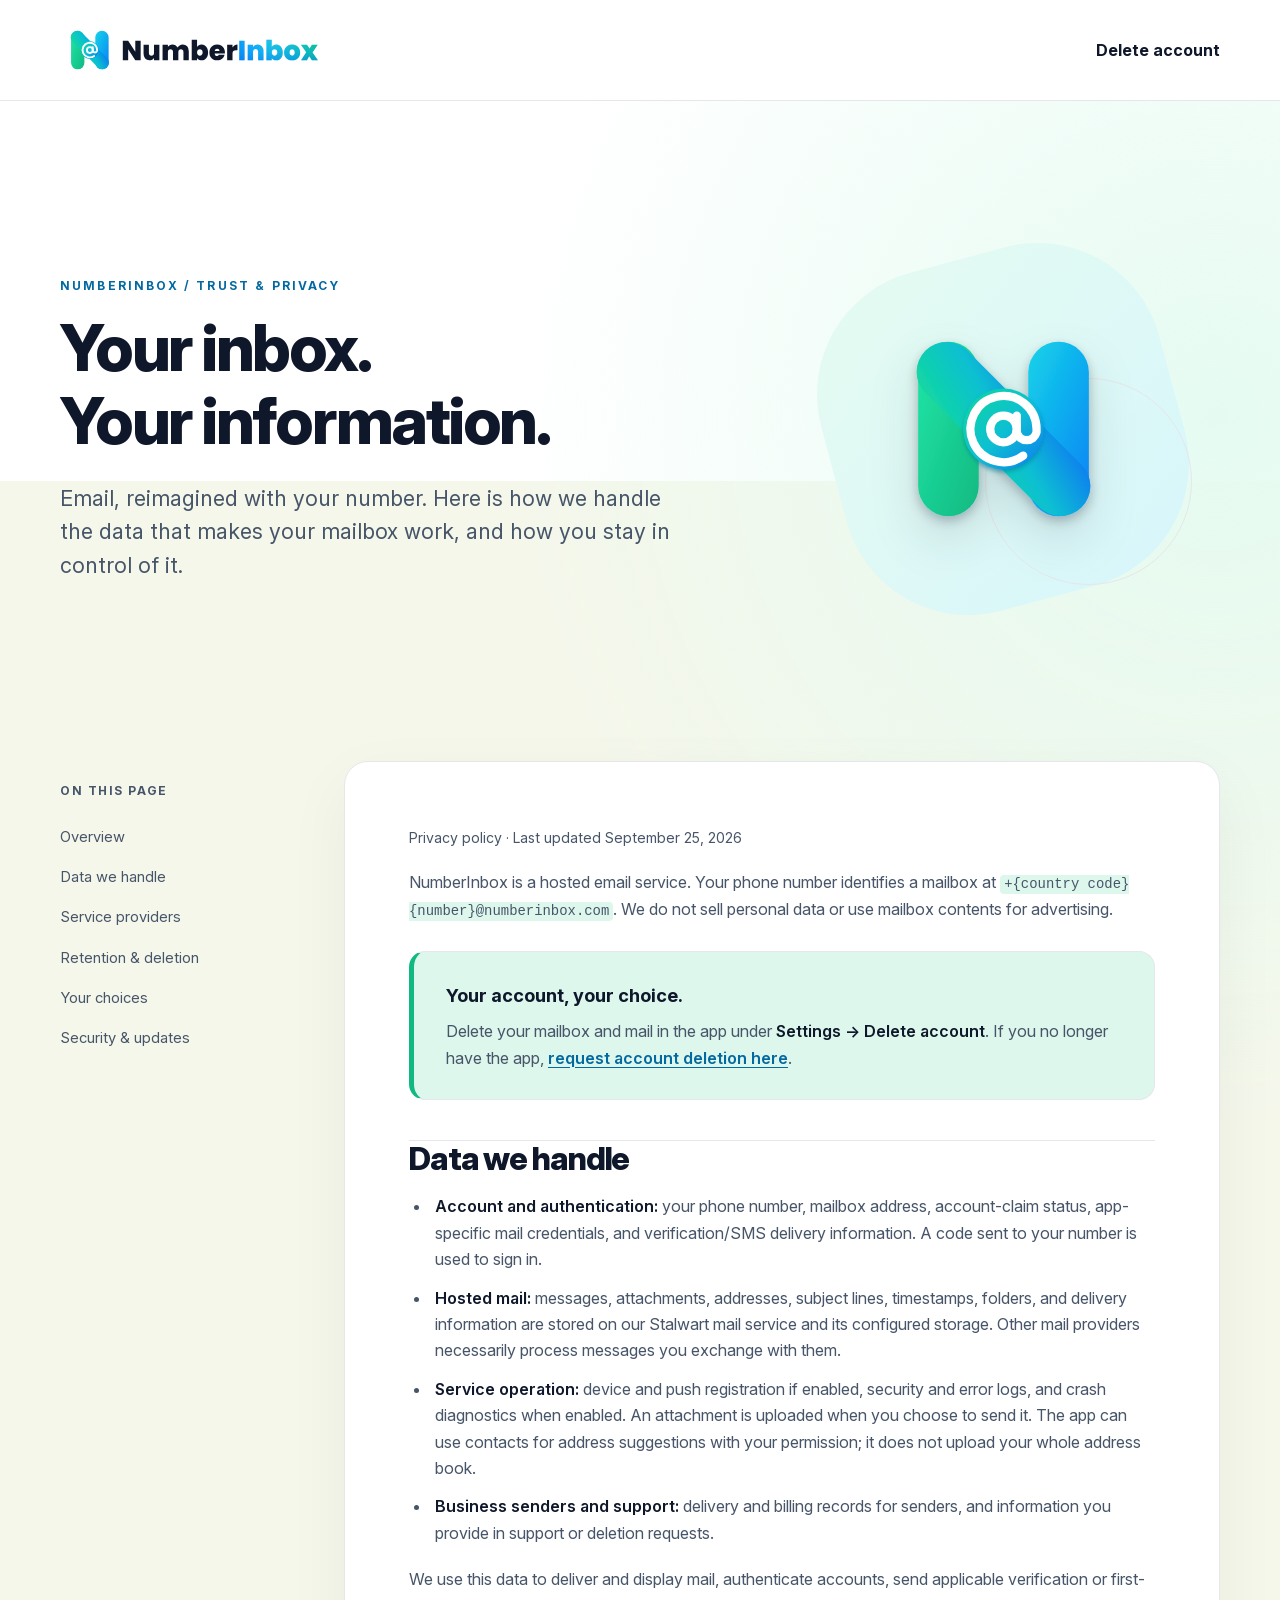
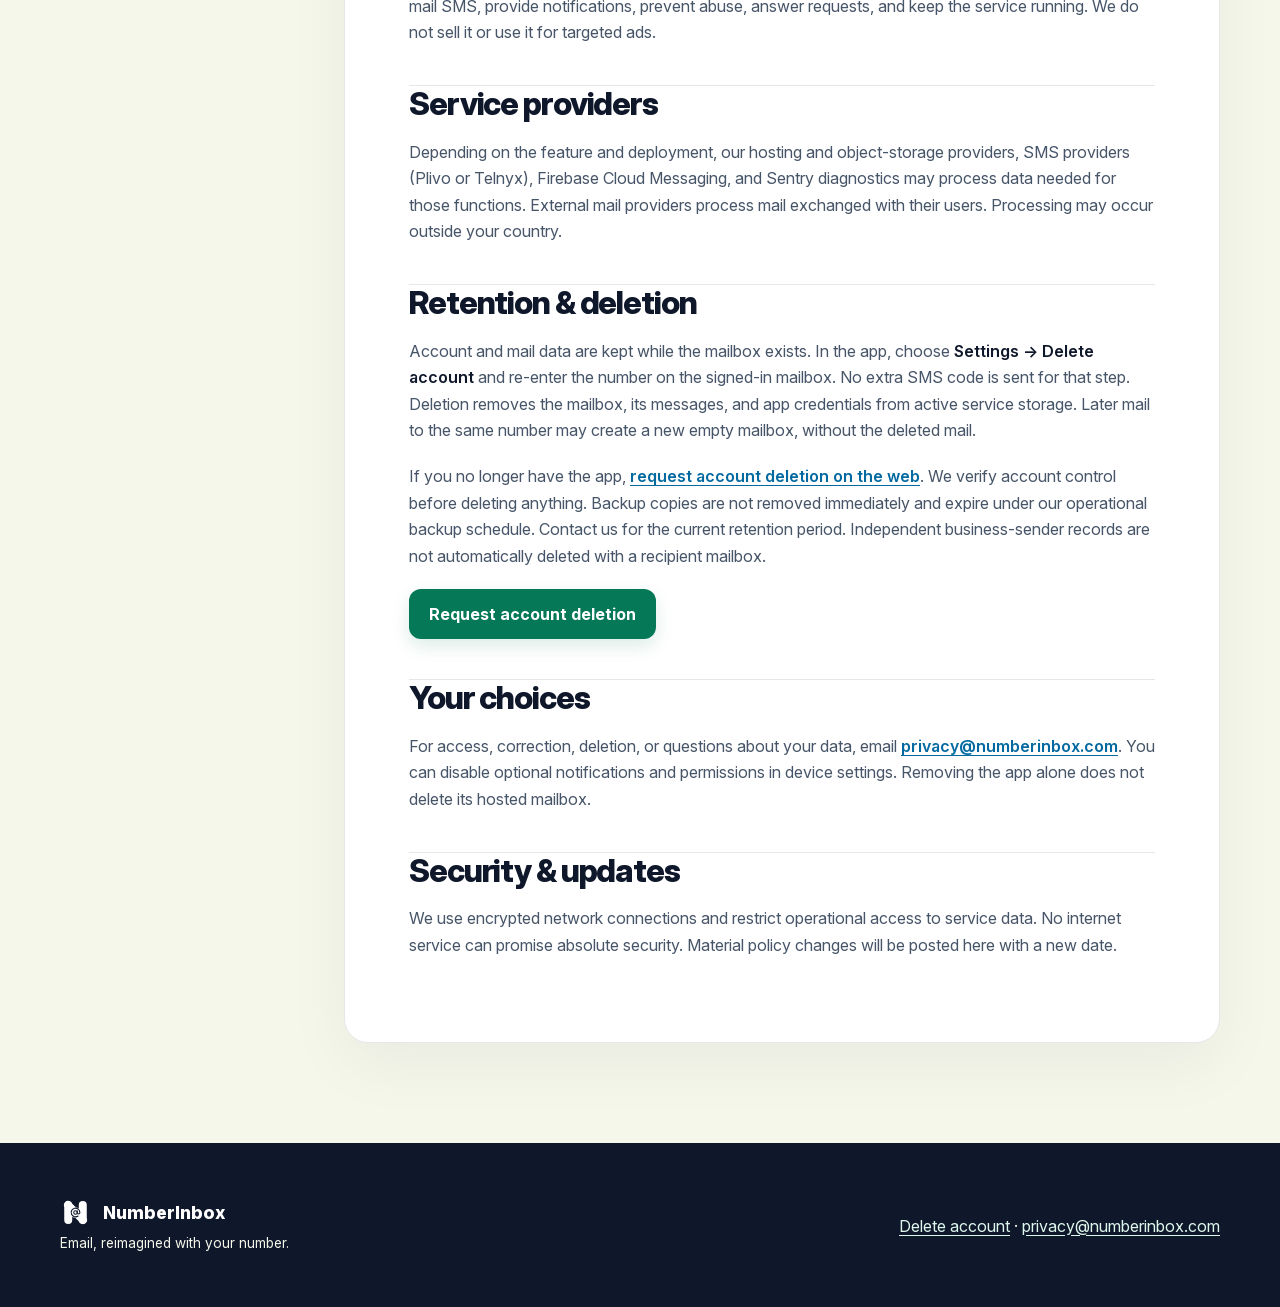
==== commit f935f232: "feat: add PNG favicon and apple touch icon from approved mark" ====
--- a/index.html
+++ b/index.html
@@ -7,6 +7,8 @@
   <meta name="description" content="How NumberInbox handles phone numbers, hosted mail, notifications, and account deletion.">
   <title>Privacy Policy · NumberInbox</title>
   <link rel="icon" href="/assets/numberinbox-mark.svg" type="image/svg+xml">
+  <link rel="icon" href="/assets/favicon.png" type="image/png" sizes="32x32">
+  <link rel="apple-touch-icon" href="/assets/apple-touch-icon.png">
   <link rel="preload"
         href="/assets/fonts/InterVariable.woff2"
         as="font"
--- a/styles.css
+++ b/styles.css
@@ -98,7 +98,7 @@
   z-index: 20;
   top: -100px;
   left: 16px;
-  padding: 8px 14px;
+  padding: var(--space-8) var(--space-16);
   background: var(--surface-card);
   color: var(--text-primary);
 }
@@ -113,7 +113,7 @@
   flex-wrap: wrap;
   align-items: center;
   justify-content: space-between;
-  gap: 24px;
+  gap: var(--space-24);
 }
 .brand { display: inline-flex; width: clamp(190px, 25vw, 265px); flex: 0 1 auto; min-width: 0; }
 .brand img { display: block; width: 100%; height: auto; }
@@ -122,7 +122,7 @@
   font-weight: 700;
   text-decoration: none;
   border-bottom: 2px solid transparent;
-  padding: 6px 0;
+  padding: var(--space-8) 0;
 }
 .nav-link:hover, .nav-link[aria-current="page"] {
   color: var(--link-default);
@@ -142,11 +142,11 @@
   display: grid;
   grid-template-columns: minmax(0, 1.2fr) minmax(290px, .8fr);
   align-items: center;
-  gap: clamp(32px, 6vw, 96px);
-  padding: clamp(48px, 6vw, 72px) 0 clamp(56px, 6vw, 76px);
+  gap: clamp(var(--space-32), 6vw, var(--space-96));
+  padding: clamp(var(--space-48), 6vw, var(--space-72)) 0 clamp(var(--space-56), 6vw, calc(var(--space-72) + var(--space-4)));
 }
 .eyebrow {
-  margin: 0 0 16px;
+  margin: 0 0 var(--space-16);
   color: var(--link-default);
   font-size: .75rem;
   font-weight: 700;
@@ -154,7 +154,7 @@
   text-transform: uppercase;
 }
 h1, h2, h3 { color: var(--text-primary); line-height: 1.14; letter-spacing: -.035em; }
-h1 { font-size: clamp(2.6rem, 5vw, 4.3rem); font-weight: 800; max-width: 760px; margin: 0 0 24px; }
+h1 { font-size: clamp(2.6rem, 5vw, 4.3rem); font-weight: 800; max-width: 760px; margin: 0 0 var(--space-24); }
 .hero-lede {
   max-width: 630px;
   color: var(--text-secondary);
@@ -187,19 +187,19 @@
   display: grid;
   grid-template-columns: 220px minmax(0, 1fr);
   align-items: start;
-  gap: clamp(32px, 5vw, 72px);
-  padding-bottom: 100px;
-}
-.contents { position: sticky; top: 24px; padding: 20px 0; }
+  gap: clamp(var(--space-32), 5vw, var(--space-72));
+  padding-bottom: var(--space-100);
+}
+.contents { position: sticky; top: 24px; padding: var(--space-20) 0; }
 .contents-title {
-  margin: 0 0 16px;
+  margin: 0 0 var(--space-16);
   color: var(--text-secondary);
   font-size: .75rem;
   font-weight: 700;
   letter-spacing: .13em;
   text-transform: uppercase;
 }
-.contents a { display: block; color: var(--text-secondary); text-decoration: none; font-size: .92rem; padding: 7px 0; }
+.contents a { display: block; color: var(--text-secondary); text-decoration: none; font-size: .92rem; padding: var(--space-8) 0; }
 .contents a:hover { color: var(--link-default); text-decoration: underline; }
 
 .document {
@@ -208,16 +208,16 @@
   border: 1px solid var(--border-subtle);
   border-radius: var(--radius-document);
   box-shadow: var(--shadow-document);
-  padding: clamp(28px, 5vw, 64px);
-}
-.document-meta { margin: 0 0 24px; color: var(--text-secondary); font-size: .88rem; }
-.document h2 { font-size: clamp(1.55rem, 2.6vw, 2rem); font-weight: 800; margin: 40px 0 16px; scroll-margin-top: 24px; }
+  padding: clamp(var(--space-28), 5vw, var(--space-64));
+}
+.document-meta { margin: 0 0 var(--space-24); color: var(--text-secondary); font-size: .88rem; }
+.document h2 { font-size: clamp(1.55rem, 2.6vw, 2rem); font-weight: 800; margin: var(--space-40) 0 var(--space-16); scroll-margin-top: var(--space-24); }
 .document h2:first-child { margin-top: 0; }
-.document p { color: var(--text-secondary); margin: 0 0 20px; }
-.document ul { color: var(--text-secondary); padding-left: 1.4em; margin: 0 0 20px; }
-.document li { padding-left: 4px; margin: 12px 0; }
+.document p { color: var(--text-secondary); margin: 0 0 var(--space-20); }
+.document ul { color: var(--text-secondary); padding-left: 1.4em; margin: 0 0 var(--space-20); }
+.document li { padding-left: var(--space-4); margin: var(--space-12) 0; }
 .document strong { color: var(--text-primary); font-weight: 600; }
-.document a { font-weight: 600; }
+.document a:not(.button) { font-weight: 600; }
 .document code {
   font-size: .87em;
   overflow-wrap: anywhere;
@@ -226,27 +226,27 @@
   padding: .1em .3em;
   font-family: ui-monospace, SFMono-Regular, Menlo, Consolas, monospace;
 }
-.document section + section { border-top: 1px solid var(--border-subtle); margin-top: 40px; }
+.document section + section { border-top: 1px solid var(--border-subtle); margin-top: var(--space-40); }
 
 .callout {
   position: relative;
-  padding: 28px 32px;
+  padding: var(--space-28) var(--space-32);
   background: var(--surface-callout);
   border: 1px solid var(--border-subtle);
   border-left: 5px solid var(--color-emerald);
   border-radius: var(--radius-callout);
-  margin: 28px 0;
+  margin: var(--space-28) 0;
 }
 .callout p { color: var(--text-secondary); }
 .callout p:last-child { margin-bottom: 0; }
-.callout-title { display: block; font-size: 1.14rem; font-weight: 700; color: var(--text-primary); margin: 0 0 7px; }
+.callout-title { display: block; font-size: 1.14rem; font-weight: 700; color: var(--text-primary); margin: 0 0 var(--space-8); }
 
 .button {
   display: inline-flex;
   align-items: center;
   justify-content: center;
   min-height: 48px;
-  padding: 12px 20px;
+  padding: var(--space-12) var(--space-20);
   border: 0;
   border-radius: var(--radius-control);
   background: var(--action-primary);
@@ -260,20 +260,20 @@
 .button:hover, .button:active { background: var(--action-primary-hover); color: var(--color-white); text-decoration: none; }
 .text-link { font-weight: 700; text-decoration: underline; }
 
-.request-form { display: grid; gap: 20px; margin: 24px 0 14px; max-width: 520px; }
-.field label { display: block; margin: 0 0 8px; color: var(--text-primary); font-size: .92rem; font-weight: 700; }
+.request-form { display: grid; gap: var(--space-20); margin: var(--space-24) 0 var(--space-16); max-width: 520px; }
+.field label { display: block; margin: 0 0 var(--space-8); color: var(--text-primary); font-size: .92rem; font-weight: 700; }
 .field input {
   display: block;
   width: 100%;
   min-height: 50px;
   border: 1px solid var(--border-control);
-  border-radius: 10px;
+  border-radius: var(--radius-control);
   background: var(--surface-card);
   color: var(--text-primary);
-  padding: 12px 16px;
+  padding: var(--space-12) var(--space-16);
 }
 .field input::placeholder { color: var(--text-secondary); }
-.field input:focus { border-color: var(--link-default); outline: none; }
+.field input:focus { border-color: var(--link-default); }
 .form-help { font-size: .88rem; color: var(--text-secondary); }
 
 .site-footer { background: var(--color-navy); color: var(--color-ice); }
@@ -282,29 +282,29 @@
   display: flex;
   align-items: center;
   justify-content: space-between;
-  gap: 28px;
-}
-.footer-brand { display: flex; align-items: center; gap: 12px; color: var(--color-white); font-size: 1.1rem; font-weight: 800; }
+  gap: var(--space-28);
+}
+.footer-brand { display: flex; align-items: center; gap: var(--space-12); color: var(--color-white); font-size: 1.1rem; font-weight: 800; }
 .footer-brand img { width: 31px; height: 31px; }
-.site-footer p { margin: 5px 0 0; font-size: .85rem; color: var(--color-ice); }
+.site-footer p { margin: var(--space-4) 0 0; font-size: .85rem; color: var(--color-ice); }
 .site-footer a { color: var(--color-mint); text-decoration: underline; }
 .site-footer a:hover, .site-footer a:active { color: var(--color-white); }
 .site-footer :focus-visible { outline-color: var(--focus-dark); }
 
 @media (max-width: 800px) {
-  .hero { grid-template-columns: 1fr; gap: 0; padding: 55px 0 65px; }
+  .hero { grid-template-columns: 1fr; gap: 0; padding: var(--space-56) 0 var(--space-64); }
   .hero-art { display: none; }
   .content-grid { display: block; padding-bottom: 50px; }
-  .contents { position: static; display: flex; flex-wrap: wrap; gap: 0 16px; padding: 0 0 22px; }
-  .contents-title { flex-basis: 100%; margin-bottom: 4px; }
-  .contents a { padding: 5px 0; }
+  .contents { position: static; display: flex; flex-wrap: wrap; gap: 0 var(--space-16); padding: 0 0 var(--space-24); }
+  .contents-title { flex-basis: 100%; margin-bottom: var(--space-4); }
+  .contents a { padding: var(--space-4) 0; }
 }
 @media (max-width: 560px) {
   .header-inner, .hero, .content-grid, .site-footer-inner { width: min(100% - 32px, 1160px); }
-  .header-inner { min-height: 75px; gap: 14px; }
+  .header-inner { min-height: 75px; gap: var(--space-16); }
   .brand { width: 172px; }
   .nav-link { font-size: .85rem; }
-  .hero { padding-top: 42px; }
+  .hero { padding-top: var(--space-40); }
   .document { border-radius: 16px; }
   .callout { padding: 20px; }
   .site-footer-inner { min-height: 190px; flex-direction: column; align-items: flex-start; justify-content: center; }
